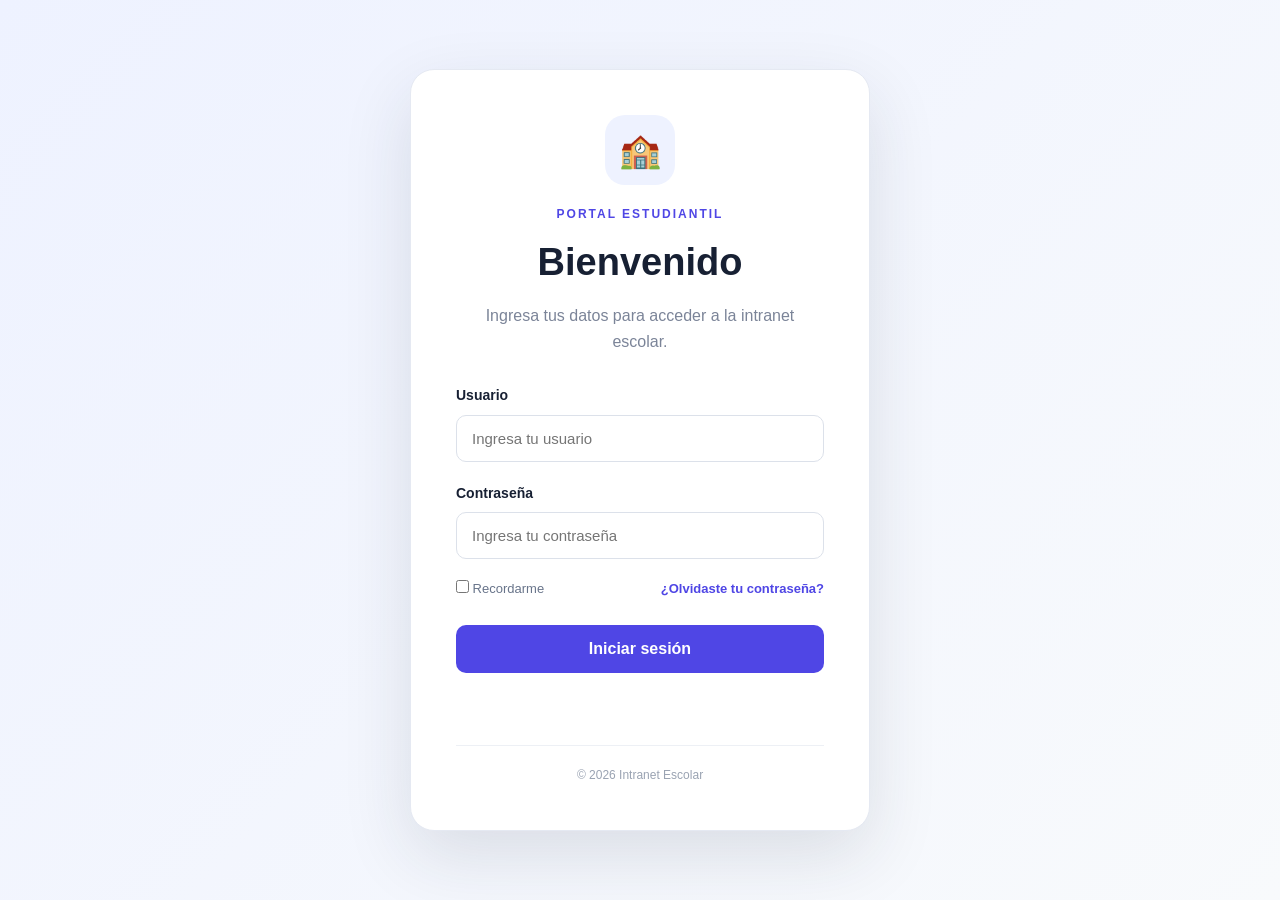
==== src/login.html @ ccc07cd9 "feat: agregar inicio de sesion" ====
<!DOCTYPE html>
<html lang="es">

<head>
    <meta charset="UTF-8">
    <meta name="viewport" content="width=device-width, initial-scale=1.0">

    <title>Iniciar sesión | Intranet Escolar</title>

    <link rel="stylesheet" href="css/style.css">
</head>

<body class="login-body">

    <main class="login-container">

        <section class="login-card">

            <div class="login-logo">
                🏫
            </div>

            <p class="login-etiqueta">
                PORTAL ESTUDIANTIL
            </p>

            <h1>
                Bienvenido
            </h1>

            <p class="login-descripcion">
                Ingresa tus datos para acceder a la intranet escolar.
            </p>


            <form id="loginForm">

                <div class="campo">
                    <label for="usuario">
                        Usuario
                    </label>

                    <input
                        type="text"
                        id="usuario"
                        placeholder="Ingresa tu usuario"
                        required
                    >
                </div>


                <div class="campo">
                    <label for="password">
                        Contraseña
                    </label>

                    <input
                        type="password"
                        id="password"
                        placeholder="Ingresa tu contraseña"
                        required
                    >
                </div>


                <div class="opciones-login">

                    <label>
                        <input type="checkbox">
                        Recordarme
                    </label>

                    <a href="#">
                        ¿Olvidaste tu contraseña?
                    </a>

                </div>


                <button type="submit" class="login-btn">
                    Iniciar sesión
                </button>

            </form>


            <p id="mensajeLogin" class="mensaje-login"></p>

            <div class="login-footer">
                <span>© 2026 Intranet Escolar</span>
            </div>

        </section>

    </main>


    <script src="js/app.js"></script>

</body>

</html>
---- src/css/style.css ----
/* ================================
   INTRANET ESCOLAR
   Diseño principal
================================ */

* {
    margin: 0;
    padding: 0;
    box-sizing: border-box;
}

html {
    scroll-behavior: smooth;
}

body {
    font-family: Arial, sans-serif;
    background: #f4f7fb;
    color: #172033;
    line-height: 1.6;
}


/* ================================
   ENCABEZADO
================================ */

.encabezado {
    width: 100%;
    padding: 20px 7%;
    display: flex;
    justify-content: space-between;
    align-items: center;
    background: #ffffff;
    border-bottom: 1px solid #e5e9f2;
    position: sticky;
    top: 0;
    z-index: 1000;
}

.logo {
    font-size: 22px;
    font-weight: bold;
    letter-spacing: 1px;
}

nav {
    display: flex;
    gap: 25px;
}

nav a {
    text-decoration: none;
    color: #536078;
    font-weight: 600;
    transition: 0.3s;
}

nav a:hover {
    color: #4f46e5;
}


/* ================================
   BIENVENIDA
================================ */

.bienvenida {
    min-height: 500px;
    padding: 80px 7%;
    display: flex;
    align-items: center;
    background: linear-gradient(135deg, #eef2ff, #ffffff);
}

.bienvenida > div {
    max-width: 700px;
}

.etiqueta {
    color: #4f46e5;
    font-weight: bold;
    letter-spacing: 3px;
    font-size: 13px;
    margin-bottom: 15px;
}

.bienvenida h1 {
    font-size: clamp(42px, 6vw, 72px);
    line-height: 1.05;
    margin-bottom: 25px;
}

.bienvenida h1 span {
    color: #4f46e5;
}

.bienvenida p:not(.etiqueta) {
    color: #68748a;
    max-width: 600px;
    font-size: 18px;
    margin-bottom: 30px;
}

button {
    border: none;
    padding: 14px 25px;
    border-radius: 10px;
    background: #4f46e5;
    color: white;
    font-size: 16px;
    font-weight: bold;
    cursor: pointer;
    transition: 0.3s;
}

button:hover {
    transform: translateY(-3px);
    background: #3730a3;
}


/* ================================
   PERFIL
================================ */

.perfil {
    width: 86%;
    margin: -45px auto 70px;
    padding: 25px;
    background: white;
    border-radius: 18px;
    box-shadow: 0 15px 40px rgba(30, 41, 59, 0.08);

    display: flex;
    justify-content: space-between;
    align-items: center;
}

.perfil-info {
    display: flex;
    align-items: center;
    gap: 18px;
}

.avatar {
    width: 65px;
    height: 65px;
    display: flex;
    align-items: center;
    justify-content: center;
    background: #eef2ff;
    border-radius: 50%;
    font-size: 30px;
}

.perfil-info p {
    color: #7b8498;
    font-size: 12px;
    font-weight: bold;
    letter-spacing: 2px;
}

.perfil-info h2 {
    margin: 2px 0;
}

.perfil-info span {
    color: #7b8498;
}

.estado {
    color: #16a34a;
    font-weight: bold;
}

.punto {
    display: inline-block;
    width: 9px;
    height: 9px;
    background: #22c55e;
    border-radius: 50%;
    margin-right: 7px;
}


/* ================================
   SECCIONES
================================ */

.seccion {
    width: 86%;
    margin: 0 auto 80px;
}

.titulo-seccion {
    margin-bottom: 30px;
}

.titulo-seccion p {
    color: #4f46e5;
    font-size: 12px;
    font-weight: bold;
    letter-spacing: 2px;
}

.titulo-seccion h2 {
    font-size: 35px;
}


/* ================================
   TARJETAS
================================ */

.tarjetas {
    display: grid;
    grid-template-columns: repeat(3, 1fr);
    gap: 22px;
}

.tarjeta {
    padding: 30px;
    background: white;
    border: 1px solid #e5e9f2;
    border-radius: 18px;
    transition: 0.3s;
}

.tarjeta:hover {
    transform: translateY(-7px);
    box-shadow: 0 15px 35px rgba(30, 41, 59, 0.1);
}

.icono {
    width: 55px;
    height: 55px;
    display: flex;
    align-items: center;
    justify-content: center;
    background: #eef2ff;
    border-radius: 14px;
    font-size: 25px;
    margin-bottom: 20px;
}

.tarjeta h3 {
    font-size: 21px;
    margin-bottom: 10px;
}

.tarjeta p {
    color: #707b90;
    margin-bottom: 20px;
}

.tarjeta span {
    color: #4f46e5;
    font-size: 13px;
    font-weight: bold;
}


/* ================================
   HORARIO
================================ */

.horario {
    display: grid;
    grid-template-columns: repeat(5, 1fr);
    gap: 12px;
}

.dia {
    background: white;
    border: 1px solid #e5e9f2;
    padding: 25px 15px;
    border-radius: 15px;
    text-align: center;
}

.dia strong {
    display: block;
    color: #4f46e5;
    margin-bottom: 15px;
}

.dia span {
    display: block;
    font-weight: bold;
    margin-bottom: 7px;
}

.dia small {
    color: #7b8498;
}


/* ================================
   AVISOS
================================ */

.aviso {
    display: flex;
    align-items: center;
    gap: 20px;
    background: white;
    border: 1px solid #e5e9f2;
    padding: 25px;
    border-radius: 18px;
}

.aviso-icono {
    width: 55px;
    height: 55px;
    display: flex;
    align-items: center;
    justify-content: center;
    background: #fff7ed;
    border-radius: 14px;
    font-size: 25px;
}

.aviso h3 {
    margin-bottom: 5px;
}

.aviso p {
    color: #707b90;
}


/* ================================
   FOOTER
================================ */

footer {
    padding: 35px 7%;
    background: #172033;
    color: white;

    display: flex;
    justify-content: space-between;
}

footer p:last-child {
    color: #aab3c5;
}


/* ================================
   RESPONSIVE
================================ */

@media (max-width: 800px) {

    .encabezado {
        flex-direction: column;
        gap: 15px;
    }

    nav {
        gap: 12px;
        flex-wrap: wrap;
        justify-content: center;
    }

    .bienvenida {
        padding: 70px 7%;
    }

    .perfil {
        flex-direction: column;
        align-items: flex-start;
        gap: 20px;
    }

    .tarjetas {
        grid-template-columns: 1fr;
    }

    .horario {
        grid-template-columns: 1fr;
    }

    footer {
        flex-direction: column;
        gap: 10px;
    }
}

/* ================================
   PANEL ACADÉMICO
================================ */

.panel-academico {
    display: grid;
    grid-template-columns: 1fr 1.5fr;
    gap: 22px;
}

.progreso-card,
.tareas-card {
    background: white;
    border: 1px solid #e5e9f2;
    border-radius: 18px;
    padding: 30px;
}

.progreso-arriba {
    display: flex;
    justify-content: space-between;
    align-items: center;
}

.progreso-arriba p {
    color: #7b8498;
    font-size: 14px;
}

.progreso-arriba h3 {
    font-size: 45px;
    margin-top: 5px;
}

.progreso-icono {
    width: 55px;
    height: 55px;
    display: flex;
    justify-content: center;
    align-items: center;
    background: #eef2ff;
    border-radius: 14px;
    font-size: 25px;
}

.barra {
    width: 100%;
    height: 10px;
    margin: 25px 0 12px;
    background: #e8ebf2;
    border-radius: 20px;
    overflow: hidden;
}

.barra-progreso {
    width: 92%;
    height: 100%;
    background: #4f46e5;
    border-radius: 20px;
}

.progreso-card > span {
    color: #16a34a;
    font-size: 14px;
    font-weight: bold;
}


/* TAREAS */

.tareas-titulo {
    display: flex;
    justify-content: space-between;
    align-items: center;
    margin-bottom: 20px;
}

.tareas-titulo p {
    color: #4f46e5;
    font-size: 11px;
    font-weight: bold;
    letter-spacing: 2px;
}

.tareas-titulo h3 {
    font-size: 24px;
}

.contador {
    width: 35px;
    height: 35px;
    display: flex;
    align-items: center;
    justify-content: center;
    background: #eef2ff;
    color: #4f46e5;
    border-radius: 50%;
    font-weight: bold;
}

.tarea {
    display: flex;
    align-items: center;
    gap: 15px;
    padding: 15px 0;
    border-top: 1px solid #edf0f5;
}

.tarea > span {
    font-size: 22px;
}

.tarea strong {
    display: block;
    font-size: 14px;
}

.tarea small {
    color: #7b8498;
}

@media (max-width: 800px) {

    .panel-academico {
        grid-template-columns: 1fr;
    }

}

/* ================================
   MODO OSCURO
================================ */

.modo-btn {
    width: 45px;
    height: 45px;
    padding: 0;
    border-radius: 50%;
    background: #eef2ff;
    color: #172033;
    font-size: 20px;
}

.modo-btn:hover {
    transform: rotate(15deg);
}


/* Cuando el modo oscuro está activo */

body.modo-oscuro {
    background: #0f172a;
    color: #f8fafc;
}

body.modo-oscuro .encabezado,
body.modo-oscuro .perfil,
body.modo-oscuro .tarjeta,
body.modo-oscuro .dia,
body.modo-oscuro .aviso,
body.modo-oscuro .progreso-card,
body.modo-oscuro .tareas-card {
    background: #1e293b;
    border-color: #334155;
}

body.modo-oscuro nav a {
    color: #cbd5e1;
}

body.modo-oscuro .bienvenida {
    background: linear-gradient(135deg, #172554, #0f172a);
}

body.modo-oscuro .bienvenida p:not(.etiqueta),
body.modo-oscuro .tarjeta p,
body.modo-oscuro .aviso p,
body.modo-oscuro .perfil-info span,
body.modo-oscuro .dia small {
    color: #cbd5e1;
}

body.modo-oscuro .modo-btn {
    background: #334155;
    color: white;
}

/* ================================
   INICIO DE SESIÓN
================================ */

.login-body {
    min-height: 100vh;
    background: linear-gradient(135deg, #eef2ff, #f8fafc);

    display: flex;
    align-items: center;
    justify-content: center;

    padding: 30px;
}

.login-container {
    width: 100%;
    max-width: 460px;
}

.login-card {
    background: white;
    border: 1px solid #e5e9f2;
    border-radius: 24px;

    padding: 45px;

    box-shadow: 0 25px 70px rgba(30, 41, 59, 0.12);

    text-align: center;
}

.login-logo {
    width: 70px;
    height: 70px;

    margin: 0 auto 20px;

    display: flex;
    align-items: center;
    justify-content: center;

    background: #eef2ff;
    border-radius: 20px;

    font-size: 34px;
}

.login-etiqueta {
    color: #4f46e5;

    font-size: 12px;
    font-weight: bold;

    letter-spacing: 2px;

    margin-bottom: 8px;
}

.login-card h1 {
    font-size: 38px;
    margin-bottom: 10px;
}

.login-descripcion {
    color: #7b8498;
    margin-bottom: 30px;
}

#loginForm {
    text-align: left;
}

.campo {
    margin-bottom: 20px;
}

.campo label {
    display: block;

    margin-bottom: 8px;

    font-size: 14px;
    font-weight: bold;
}

.campo input {
    width: 100%;

    padding: 14px 15px;

    border: 1px solid #dce1ea;
    border-radius: 10px;

    outline: none;

    font-size: 15px;

    transition: 0.3s;
}

.campo input:focus {
    border-color: #4f46e5;

    box-shadow: 0 0 0 3px rgba(79, 70, 229, 0.1);
}

.opciones-login {
    display: flex;
    justify-content: space-between;
    align-items: center;

    gap: 10px;

    margin-bottom: 25px;

    font-size: 13px;
}

.opciones-login label {
    color: #68748a;
}

.opciones-login a {
    color: #4f46e5;

    text-decoration: none;

    font-weight: bold;
}

.login-btn {
    width: 100%;

    padding: 15px;

    border-radius: 10px;

    background: #4f46e5;

    color: white;

    font-size: 16px;
    font-weight: bold;

    border: none;

    cursor: pointer;

    transition: 0.3s;
}

.login-btn:hover {
    background: #3730a3;

    transform: translateY(-2px);
}

.mensaje-login {
    min-height: 24px;

    margin-top: 18px;

    font-size: 14px;
    font-weight: bold;
}

.login-footer {
    margin-top: 30px;

    padding-top: 20px;

    border-top: 1px solid #edf0f5;

    color: #9aa3b2;

    font-size: 12px;
}


/* LOGIN EN MODO OSCURO */

body.modo-oscuro.login-body {
    background: #0f172a;
}

body.modo-oscuro .login-card {
    background: #1e293b;
    border-color: #334155;
}

body.modo-oscuro .login-card h1,
body.modo-oscuro .campo label {
    color: #f8fafc;
}

body.modo-oscuro .login-descripcion,
body.modo-oscuro .opciones-login label {
    color: #cbd5e1;
}

body.modo-oscuro .campo input {
    background: #0f172a;
    border-color: #475569;
    color: white;
}


/* RESPONSIVE LOGIN */

@media (max-width: 500px) {

    .login-body {
        padding: 15px;
    }

    .login-card {
        padding: 30px 22px;
    }

    .login-card h1 {
        font-size: 32px;
    }

    .opciones-login {
        flex-direction: column;
        align-items: flex-start;
    }
}
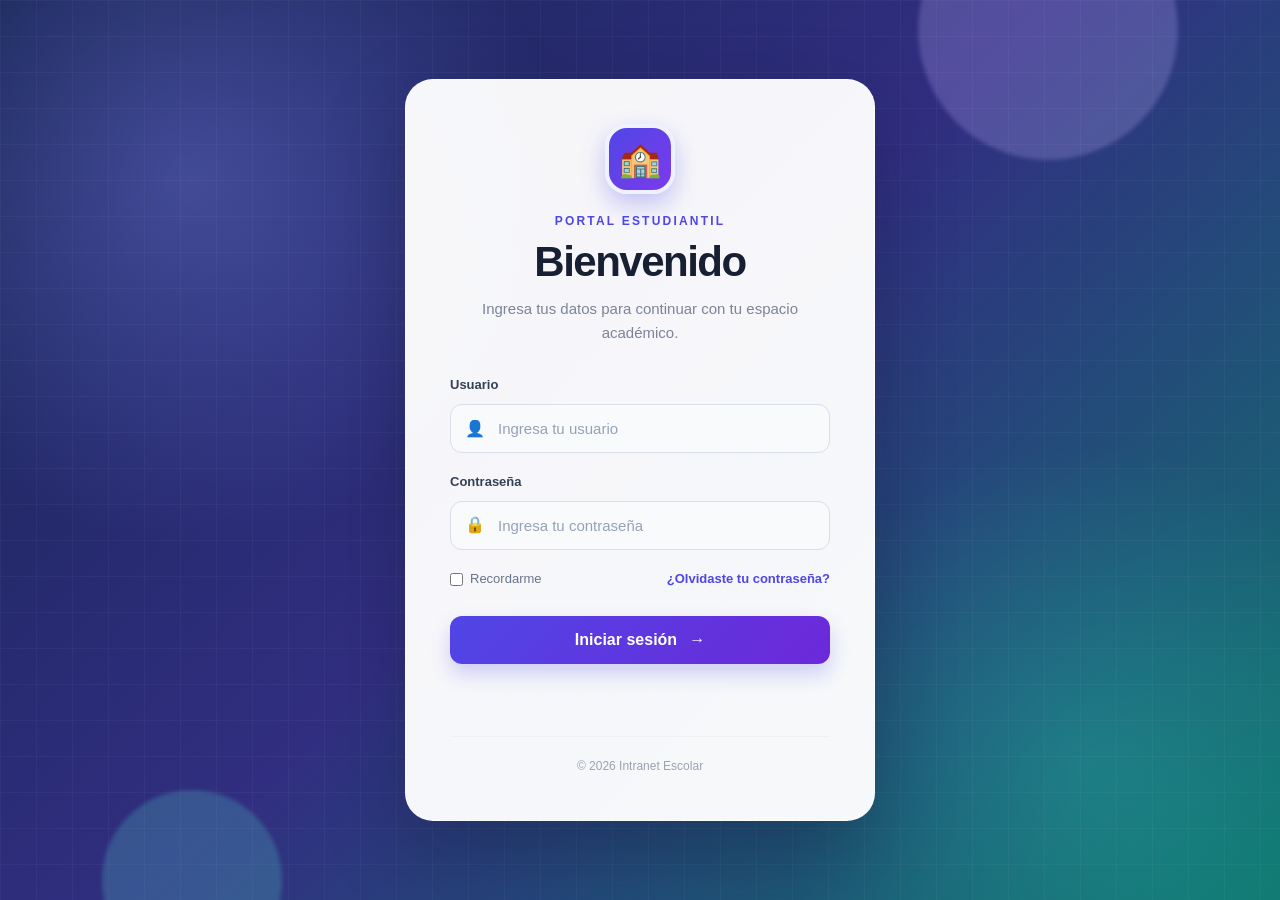
==== commit 4a1c373f: "style: mejorar diseño del inicio de sesion" ====
--- a/src/login.html
+++ b/src/login.html
@@ -11,6 +11,9 @@
 </head>
 
 <body class="login-body">
+
+    <div class="login-orbe login-orbe-uno" aria-hidden="true"></div>
+    <div class="login-orbe login-orbe-dos" aria-hidden="true"></div>
 
     <main class="login-container">
 
@@ -29,7 +32,7 @@
             </h1>
 
             <p class="login-descripcion">
-                Ingresa tus datos para acceder a la intranet escolar.
+                Ingresa tus datos para continuar con tu espacio académico.
             </p>
 
 
@@ -40,12 +43,16 @@
                         Usuario
                     </label>
 
-                    <input
-                        type="text"
-                        id="usuario"
-                        placeholder="Ingresa tu usuario"
-                        required
-                    >
+                    <div class="input-con-icono">
+                        <span class="input-icono" aria-hidden="true">👤</span>
+                        <input
+                            type="text"
+                            id="usuario"
+                            placeholder="Ingresa tu usuario"
+                            autocomplete="username"
+                            required
+                        >
+                    </div>
                 </div>
 
 
@@ -54,12 +61,16 @@
                         Contraseña
                     </label>
 
-                    <input
-                        type="password"
-                        id="password"
-                        placeholder="Ingresa tu contraseña"
-                        required
-                    >
+                    <div class="input-con-icono">
+                        <span class="input-icono" aria-hidden="true">🔒</span>
+                        <input
+                            type="password"
+                            id="password"
+                            placeholder="Ingresa tu contraseña"
+                            autocomplete="current-password"
+                            required
+                        >
+                    </div>
                 </div>
 
 
@@ -78,7 +89,8 @@
 
 
                 <button type="submit" class="login-btn">
-                    Iniciar sesión
+                    <span>Iniciar sesión</span>
+                    <span aria-hidden="true">→</span>
                 </button>
 
             </form>
@@ -99,4 +111,4 @@
 
 </body>
 
-</html>+</html>
--- a/src/css/style.css
+++ b/src/css/style.css
@@ -804,4 +804,224 @@
         flex-direction: column;
         align-items: flex-start;
     }
-}+}
+
+/* ================================
+   EXPERIENCIA VISUAL DEL LOGIN
+================================ */
+
+.login-body {
+    position: relative;
+    overflow: hidden;
+    padding: 32px 24px;
+    background:
+        radial-gradient(circle at 15% 20%, rgba(129, 140, 248, 0.35), transparent 28%),
+        radial-gradient(circle at 85% 85%, rgba(45, 212, 191, 0.25), transparent 24%),
+        linear-gradient(135deg, #172554 0%, #312e81 48%, #0f766e 100%);
+}
+
+.login-body::before {
+    content: "";
+    position: fixed;
+    inset: 0;
+    pointer-events: none;
+    opacity: 0.22;
+    background-image: linear-gradient(rgba(255, 255, 255, 0.16) 1px, transparent 1px), linear-gradient(90deg, rgba(255, 255, 255, 0.16) 1px, transparent 1px);
+    background-size: 36px 36px;
+}
+
+.login-orbe {
+    position: fixed;
+    z-index: 0;
+    border-radius: 50%;
+    filter: blur(2px);
+    opacity: 0.7;
+    animation: flotar-login 8s ease-in-out infinite;
+}
+
+.login-orbe-uno {
+    width: 260px;
+    height: 260px;
+    top: -100px;
+    right: 8%;
+    background: rgba(196, 181, 253, 0.35);
+}
+
+.login-orbe-dos {
+    width: 180px;
+    height: 180px;
+    bottom: -70px;
+    left: 8%;
+    background: rgba(94, 234, 212, 0.3);
+    animation-delay: -4s;
+}
+
+.login-container {
+    max-width: 470px;
+    position: relative;
+    z-index: 1;
+}
+
+.login-card {
+    padding: 44px;
+    background: rgba(255, 255, 255, 0.96);
+    border: 1px solid rgba(255, 255, 255, 0.72);
+    border-radius: 28px;
+    box-shadow: 0 30px 80px rgba(15, 23, 42, 0.32);
+    animation: aparecer-login 0.65s cubic-bezier(0.22, 1, 0.36, 1) both;
+}
+
+.login-logo {
+    margin-bottom: 18px;
+    background: linear-gradient(135deg, #4f46e5, #7c3aed);
+    border: 4px solid #eef2ff;
+    border-radius: 22px;
+    box-shadow: 0 10px 24px rgba(79, 70, 229, 0.3);
+}
+
+.login-etiqueta {
+    letter-spacing: 2.2px;
+}
+
+.login-card h1 {
+    color: #172033;
+    font-size: clamp(34px, 6vw, 42px);
+    letter-spacing: -1.5px;
+    line-height: 1.1;
+    margin-bottom: 12px;
+}
+
+.login-descripcion {
+    max-width: 330px;
+    margin: 0 auto 30px;
+    font-size: 15px;
+    line-height: 1.6;
+}
+
+.campo {
+    margin-bottom: 19px;
+}
+
+.campo label {
+    color: #334155;
+    font-size: 13px;
+}
+
+.input-con-icono {
+    position: relative;
+}
+
+.input-icono {
+    position: absolute;
+    top: 50%;
+    left: 15px;
+    transform: translateY(-50%);
+    font-size: 16px;
+    line-height: 1;
+    pointer-events: none;
+}
+
+.campo input {
+    padding: 15px 15px 15px 47px;
+    background: #f8fafc;
+    border-color: #d8deeb;
+    border-radius: 12px;
+    color: #172033;
+    transition: border-color 0.25s, box-shadow 0.25s, background 0.25s, transform 0.25s;
+}
+
+.campo input:focus {
+    background: #ffffff;
+    box-shadow: 0 0 0 4px rgba(99, 102, 241, 0.16);
+    transform: translateY(-1px);
+}
+
+.campo input::placeholder {
+    color: #94a3b8;
+}
+
+.opciones-login {
+    margin: 2px 0 26px;
+}
+
+.opciones-login label {
+    display: flex;
+    align-items: center;
+    gap: 7px;
+    cursor: pointer;
+}
+
+.opciones-login input[type="checkbox"] {
+    accent-color: #4f46e5;
+}
+
+.opciones-login a {
+    transition: color 0.2s;
+}
+
+.opciones-login a:hover {
+    color: #3730a3;
+}
+
+.login-btn {
+    display: flex;
+    align-items: center;
+    justify-content: center;
+    gap: 12px;
+    border-radius: 12px;
+    background: linear-gradient(135deg, #4f46e5, #6d28d9);
+    box-shadow: 0 10px 20px rgba(79, 70, 229, 0.24);
+    transition: transform 0.25s, box-shadow 0.25s, filter 0.25s;
+}
+
+.login-btn:hover {
+    transform: translateY(-2px);
+    box-shadow: 0 14px 26px rgba(79, 70, 229, 0.34);
+    filter: brightness(1.07);
+}
+
+.login-btn:active {
+    transform: translateY(0);
+}
+
+@keyframes aparecer-login {
+    from { opacity: 0; transform: translateY(20px) scale(0.98); }
+    to { opacity: 1; transform: translateY(0) scale(1); }
+}
+
+@keyframes flotar-login {
+    0%, 100% { transform: translateY(0); }
+    50% { transform: translateY(18px); }
+}
+
+body.modo-oscuro.login-body {
+    background: linear-gradient(135deg, #020617, #172554 55%, #134e4a);
+}
+
+body.modo-oscuro .login-card {
+    background: rgba(30, 41, 59, 0.97);
+    border-color: rgba(148, 163, 184, 0.3);
+}
+
+@media (max-width: 500px) {
+    .login-body {
+        align-items: flex-start;
+        padding: 20px 16px;
+    }
+
+    .login-card {
+        padding: 32px 22px;
+        border-radius: 24px;
+    }
+
+    .opciones-login {
+        gap: 14px;
+    }
+}
+
+@media (prefers-reduced-motion: reduce) {
+    .login-card,
+    .login-orbe {
+        animation: none;
+    }
+}
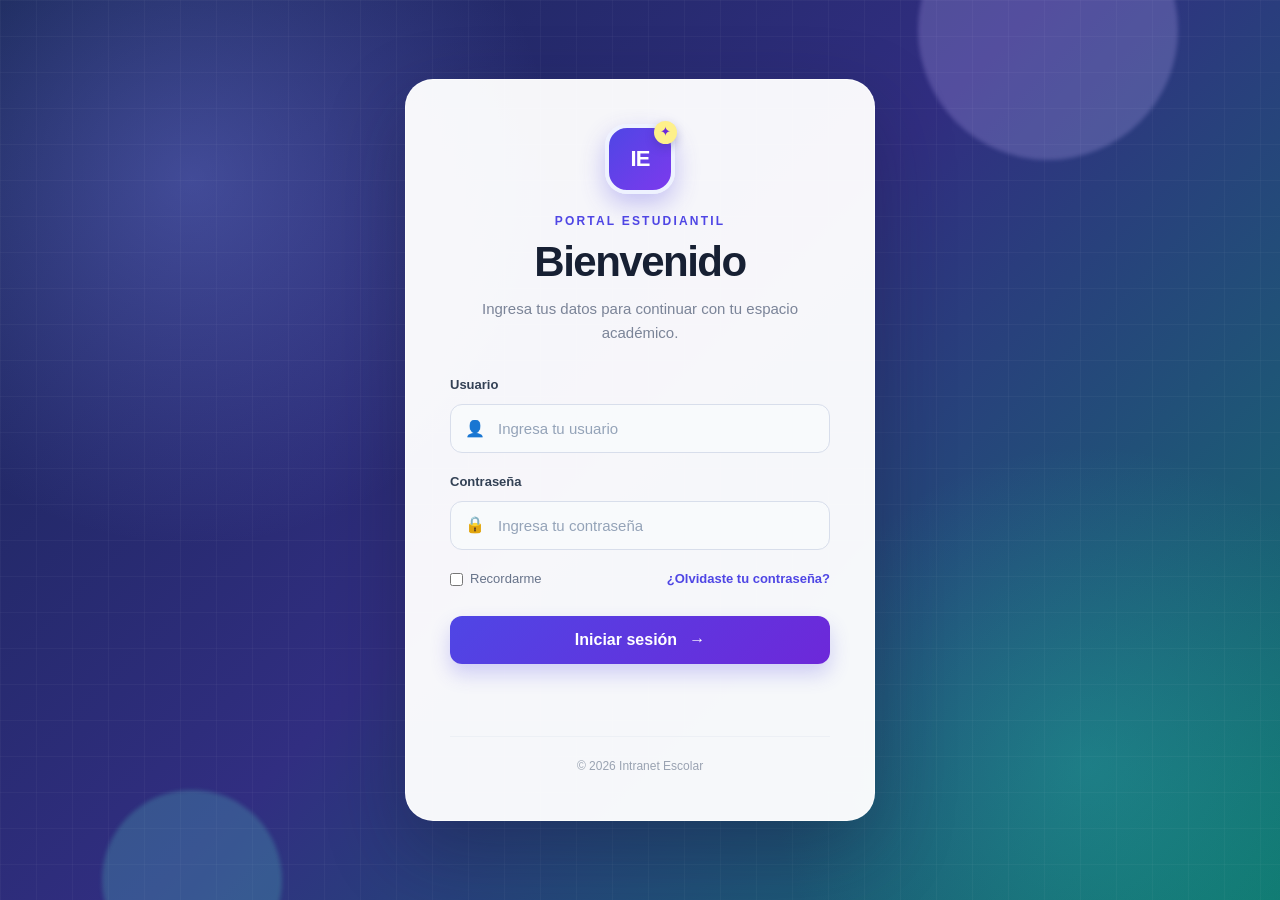
==== commit 6b38e6f7: "style: mejorar diseño del inicio de sesion" ====
--- a/src/login.html
+++ b/src/login.html
@@ -19,8 +19,9 @@
 
         <section class="login-card">
 
-            <div class="login-logo">
-                🏫
+            <div class="login-logo" aria-label="Intranet Escolar">
+                <span class="login-logo-iniciales">IE</span>
+                <span class="login-logo-destello" aria-hidden="true">✦</span>
             </div>
 
             <p class="login-etiqueta">
--- a/src/css/style.css
+++ b/src/css/style.css
@@ -872,11 +872,34 @@
 }
 
 .login-logo {
+    position: relative;
     margin-bottom: 18px;
     background: linear-gradient(135deg, #4f46e5, #7c3aed);
     border: 4px solid #eef2ff;
     border-radius: 22px;
     box-shadow: 0 10px 24px rgba(79, 70, 229, 0.3);
+}
+
+.login-logo-iniciales {
+    color: #ffffff;
+    font-size: 22px;
+    font-weight: 800;
+    letter-spacing: -1px;
+}
+
+.login-logo-destello {
+    position: absolute;
+    top: -7px;
+    right: -6px;
+    display: grid;
+    place-items: center;
+    width: 23px;
+    height: 23px;
+    border-radius: 50%;
+    background: #fef08a;
+    color: #6d28d9;
+    font-size: 13px;
+    box-shadow: 0 4px 10px rgba(49, 46, 129, 0.28);
 }
 
 .login-etiqueta {
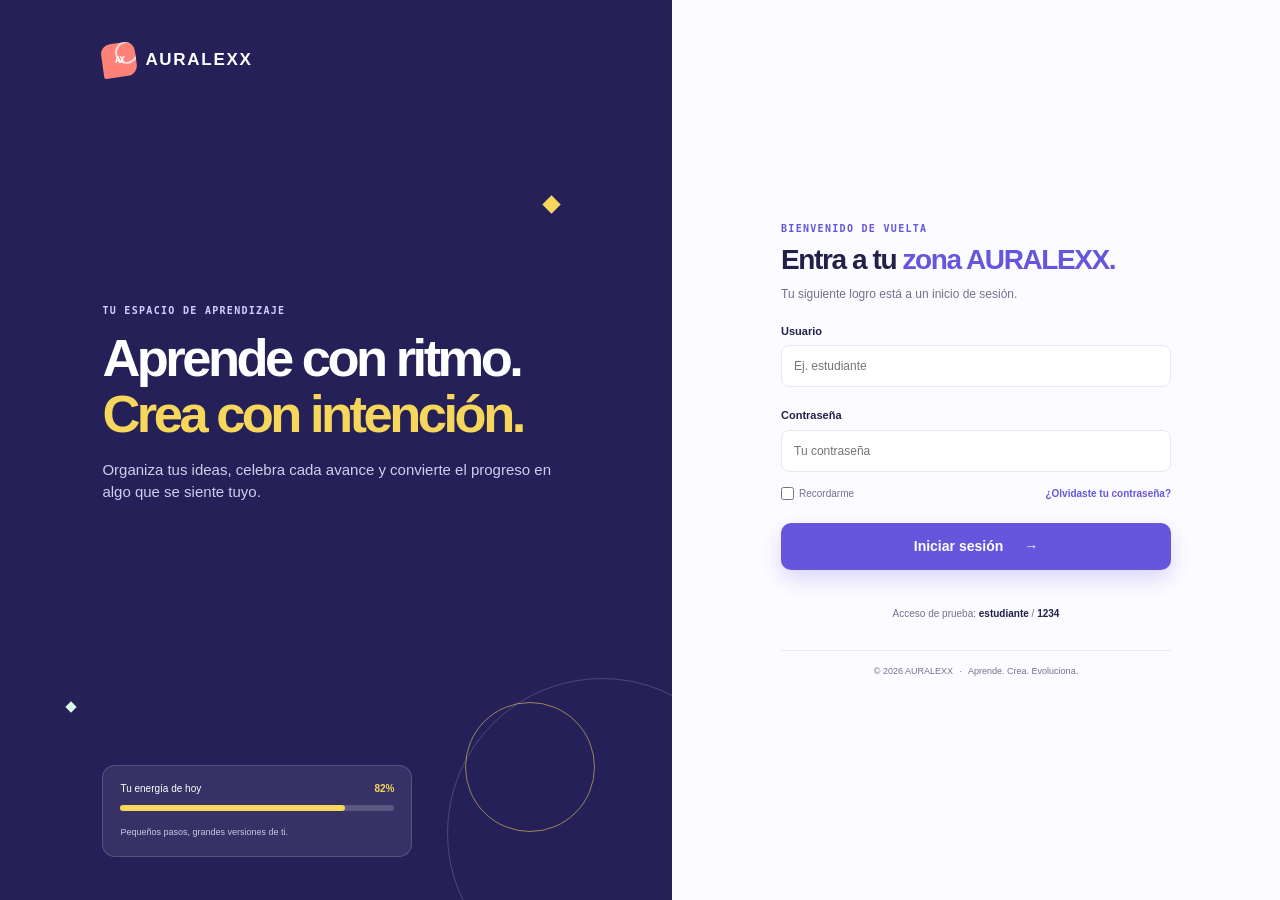
==== commit 31e69c70: "style: crear identidad visual de AURALEXX" ====
--- a/src/login.html
+++ b/src/login.html
@@ -1,115 +1,61 @@
 <!DOCTYPE html>
 <html lang="es">
-
 <head>
     <meta charset="UTF-8">
     <meta name="viewport" content="width=device-width, initial-scale=1.0">
-
-    <title>Iniciar sesión | Intranet Escolar</title>
-
+    <title>Acceso | AURALEXX</title>
     <link rel="stylesheet" href="css/style.css">
 </head>
-
 <body class="login-body">
-
-    <div class="login-orbe login-orbe-uno" aria-hidden="true"></div>
-    <div class="login-orbe login-orbe-dos" aria-hidden="true"></div>
-
-    <main class="login-container">
-
-        <section class="login-card">
-
-            <div class="login-logo" aria-label="Intranet Escolar">
-                <span class="login-logo-iniciales">IE</span>
-                <span class="login-logo-destello" aria-hidden="true">✦</span>
+    <main class="login-shell">
+        <section class="login-intro" aria-label="AURALEXX">
+            <a class="brand brand-login" href="login.html" aria-label="AURALEXX, inicio">
+                <span class="brand-mark" aria-hidden="true"><i></i><b>AX</b></span>
+                <span>AURALEXX</span>
+            </a>
+            <div class="intro-copy">
+                <p class="eyebrow eyebrow-light">TU ESPACIO DE APRENDIZAJE</p>
+                <h1>Aprende con ritmo.<br><em>Crea con intención.</em></h1>
+                <p>Organiza tus ideas, celebra cada avance y convierte el progreso en algo que se siente tuyo.</p>
             </div>
-
-            <p class="login-etiqueta">
-                PORTAL ESTUDIANTIL
-            </p>
-
-            <h1>
-                Bienvenido
-            </h1>
-
-            <p class="login-descripcion">
-                Ingresa tus datos para continuar con tu espacio académico.
-            </p>
-
-
-            <form id="loginForm">
-
-                <div class="campo">
-                    <label for="usuario">
-                        Usuario
-                    </label>
-
-                    <div class="input-con-icono">
-                        <span class="input-icono" aria-hidden="true">👤</span>
-                        <input
-                            type="text"
-                            id="usuario"
-                            placeholder="Ingresa tu usuario"
-                            autocomplete="username"
-                            required
-                        >
-                    </div>
-                </div>
-
-
-                <div class="campo">
-                    <label for="password">
-                        Contraseña
-                    </label>
-
-                    <div class="input-con-icono">
-                        <span class="input-icono" aria-hidden="true">🔒</span>
-                        <input
-                            type="password"
-                            id="password"
-                            placeholder="Ingresa tu contraseña"
-                            autocomplete="current-password"
-                            required
-                        >
-                    </div>
-                </div>
-
-
-                <div class="opciones-login">
-
-                    <label>
-                        <input type="checkbox">
-                        Recordarme
-                    </label>
-
-                    <a href="#">
-                        ¿Olvidaste tu contraseña?
-                    </a>
-
-                </div>
-
-
-                <button type="submit" class="login-btn">
-                    <span>Iniciar sesión</span>
-                    <span aria-hidden="true">→</span>
-                </button>
-
-            </form>
-
-
-            <p id="mensajeLogin" class="mensaje-login"></p>
-
-            <div class="login-footer">
-                <span>© 2026 Intranet Escolar</span>
+            <div class="orbit orbit-one" aria-hidden="true"></div>
+            <div class="orbit orbit-two" aria-hidden="true"></div>
+            <div class="spark spark-one" aria-hidden="true"></div>
+            <div class="spark spark-two" aria-hidden="true"></div>
+            <div class="intro-meter" aria-label="Progreso de ejemplo">
+                <div class="meter-top"><span>Tu energía de hoy</span><strong>82%</strong></div>
+                <div class="meter-track"><span></span></div>
+                <small>Pequeños pasos, grandes versiones de ti.</small>
             </div>
-
         </section>
 
+        <section class="login-panel">
+            <div class="login-card">
+                <p class="eyebrow">BIENVENIDO DE VUELTA</p>
+                <h2>Entra a tu <span>zona AURALEXX.</span></h2>
+                <p class="login-description">Tu siguiente logro está a un inicio de sesión.</p>
+
+                <form id="loginForm">
+                    <div class="field">
+                        <label for="usuario">Usuario</label>
+                        <input type="text" id="usuario" placeholder="Ej. estudiante" autocomplete="username" required>
+                    </div>
+                    <div class="field">
+                        <label for="password">Contraseña</label>
+                        <input type="password" id="password" placeholder="Tu contraseña" autocomplete="current-password" required>
+                    </div>
+                    <div class="login-options">
+                        <label class="remember"><input type="checkbox"><span>Recordarme</span></label>
+                        <a href="#recuperar">¿Olvidaste tu contraseña?</a>
+                    </div>
+                    <button type="submit" class="button button-primary login-button"><span>Iniciar sesión</span><span aria-hidden="true">→</span></button>
+                </form>
+                <p id="mensajeLogin" class="mensaje-login" role="status" aria-live="polite"></p>
+                <p class="login-help">Acceso de prueba: <strong>estudiante</strong> / <strong>1234</strong></p>
+                <footer class="login-footer">© 2026 AURALEXX <span>·</span> Aprende. Crea. Evoluciona.</footer>
+            </div>
+        </section>
     </main>
-
-
     <script src="js/app.js"></script>
-
 </body>
-
 </html>
--- a/src/css/style.css
+++ b/src/css/style.css
@@ -1,1050 +1,34 @@
-/* ================================
-   INTRANET ESCOLAR
-   Diseño principal
-================================ */
-
-* {
-    margin: 0;
-    padding: 0;
-    box-sizing: border-box;
-}
-
-html {
-    scroll-behavior: smooth;
-}
-
-body {
-    font-family: Arial, sans-serif;
-    background: #f4f7fb;
-    color: #172033;
-    line-height: 1.6;
-}
-
-
-/* ================================
-   ENCABEZADO
-================================ */
-
-.encabezado {
-    width: 100%;
-    padding: 20px 7%;
-    display: flex;
-    justify-content: space-between;
-    align-items: center;
-    background: #ffffff;
-    border-bottom: 1px solid #e5e9f2;
-    position: sticky;
-    top: 0;
-    z-index: 1000;
-}
-
-.logo {
-    font-size: 22px;
-    font-weight: bold;
-    letter-spacing: 1px;
-}
-
-nav {
-    display: flex;
-    gap: 25px;
-}
-
-nav a {
-    text-decoration: none;
-    color: #536078;
-    font-weight: 600;
-    transition: 0.3s;
-}
-
-nav a:hover {
-    color: #4f46e5;
-}
-
-
-/* ================================
-   BIENVENIDA
-================================ */
-
-.bienvenida {
-    min-height: 500px;
-    padding: 80px 7%;
-    display: flex;
-    align-items: center;
-    background: linear-gradient(135deg, #eef2ff, #ffffff);
-}
-
-.bienvenida > div {
-    max-width: 700px;
-}
-
-.etiqueta {
-    color: #4f46e5;
-    font-weight: bold;
-    letter-spacing: 3px;
-    font-size: 13px;
-    margin-bottom: 15px;
-}
-
-.bienvenida h1 {
-    font-size: clamp(42px, 6vw, 72px);
-    line-height: 1.05;
-    margin-bottom: 25px;
-}
-
-.bienvenida h1 span {
-    color: #4f46e5;
-}
-
-.bienvenida p:not(.etiqueta) {
-    color: #68748a;
-    max-width: 600px;
-    font-size: 18px;
-    margin-bottom: 30px;
-}
-
-button {
-    border: none;
-    padding: 14px 25px;
-    border-radius: 10px;
-    background: #4f46e5;
-    color: white;
-    font-size: 16px;
-    font-weight: bold;
-    cursor: pointer;
-    transition: 0.3s;
-}
-
-button:hover {
-    transform: translateY(-3px);
-    background: #3730a3;
-}
-
-
-/* ================================
-   PERFIL
-================================ */
-
-.perfil {
-    width: 86%;
-    margin: -45px auto 70px;
-    padding: 25px;
-    background: white;
-    border-radius: 18px;
-    box-shadow: 0 15px 40px rgba(30, 41, 59, 0.08);
-
-    display: flex;
-    justify-content: space-between;
-    align-items: center;
-}
-
-.perfil-info {
-    display: flex;
-    align-items: center;
-    gap: 18px;
-}
-
-.avatar {
-    width: 65px;
-    height: 65px;
-    display: flex;
-    align-items: center;
-    justify-content: center;
-    background: #eef2ff;
-    border-radius: 50%;
-    font-size: 30px;
-}
-
-.perfil-info p {
-    color: #7b8498;
-    font-size: 12px;
-    font-weight: bold;
-    letter-spacing: 2px;
-}
-
-.perfil-info h2 {
-    margin: 2px 0;
-}
-
-.perfil-info span {
-    color: #7b8498;
-}
-
-.estado {
-    color: #16a34a;
-    font-weight: bold;
-}
-
-.punto {
-    display: inline-block;
-    width: 9px;
-    height: 9px;
-    background: #22c55e;
-    border-radius: 50%;
-    margin-right: 7px;
-}
-
-
-/* ================================
-   SECCIONES
-================================ */
-
-.seccion {
-    width: 86%;
-    margin: 0 auto 80px;
-}
-
-.titulo-seccion {
-    margin-bottom: 30px;
-}
-
-.titulo-seccion p {
-    color: #4f46e5;
-    font-size: 12px;
-    font-weight: bold;
-    letter-spacing: 2px;
-}
-
-.titulo-seccion h2 {
-    font-size: 35px;
-}
-
-
-/* ================================
-   TARJETAS
-================================ */
-
-.tarjetas {
-    display: grid;
-    grid-template-columns: repeat(3, 1fr);
-    gap: 22px;
-}
-
-.tarjeta {
-    padding: 30px;
-    background: white;
-    border: 1px solid #e5e9f2;
-    border-radius: 18px;
-    transition: 0.3s;
-}
-
-.tarjeta:hover {
-    transform: translateY(-7px);
-    box-shadow: 0 15px 35px rgba(30, 41, 59, 0.1);
-}
-
-.icono {
-    width: 55px;
-    height: 55px;
-    display: flex;
-    align-items: center;
-    justify-content: center;
-    background: #eef2ff;
-    border-radius: 14px;
-    font-size: 25px;
-    margin-bottom: 20px;
-}
-
-.tarjeta h3 {
-    font-size: 21px;
-    margin-bottom: 10px;
-}
-
-.tarjeta p {
-    color: #707b90;
-    margin-bottom: 20px;
-}
-
-.tarjeta span {
-    color: #4f46e5;
-    font-size: 13px;
-    font-weight: bold;
-}
-
-
-/* ================================
-   HORARIO
-================================ */
-
-.horario {
-    display: grid;
-    grid-template-columns: repeat(5, 1fr);
-    gap: 12px;
-}
-
-.dia {
-    background: white;
-    border: 1px solid #e5e9f2;
-    padding: 25px 15px;
-    border-radius: 15px;
-    text-align: center;
-}
-
-.dia strong {
-    display: block;
-    color: #4f46e5;
-    margin-bottom: 15px;
-}
-
-.dia span {
-    display: block;
-    font-weight: bold;
-    margin-bottom: 7px;
-}
-
-.dia small {
-    color: #7b8498;
-}
-
-
-/* ================================
-   AVISOS
-================================ */
-
-.aviso {
-    display: flex;
-    align-items: center;
-    gap: 20px;
-    background: white;
-    border: 1px solid #e5e9f2;
-    padding: 25px;
-    border-radius: 18px;
-}
-
-.aviso-icono {
-    width: 55px;
-    height: 55px;
-    display: flex;
-    align-items: center;
-    justify-content: center;
-    background: #fff7ed;
-    border-radius: 14px;
-    font-size: 25px;
-}
-
-.aviso h3 {
-    margin-bottom: 5px;
-}
-
-.aviso p {
-    color: #707b90;
-}
-
-
-/* ================================
-   FOOTER
-================================ */
-
-footer {
-    padding: 35px 7%;
-    background: #172033;
-    color: white;
-
-    display: flex;
-    justify-content: space-between;
-}
-
-footer p:last-child {
-    color: #aab3c5;
-}
-
-
-/* ================================
-   RESPONSIVE
-================================ */
-
-@media (max-width: 800px) {
-
-    .encabezado {
-        flex-direction: column;
-        gap: 15px;
-    }
-
-    nav {
-        gap: 12px;
-        flex-wrap: wrap;
-        justify-content: center;
-    }
-
-    .bienvenida {
-        padding: 70px 7%;
-    }
-
-    .perfil {
-        flex-direction: column;
-        align-items: flex-start;
-        gap: 20px;
-    }
-
-    .tarjetas {
-        grid-template-columns: 1fr;
-    }
-
-    .horario {
-        grid-template-columns: 1fr;
-    }
-
-    footer {
-        flex-direction: column;
-        gap: 10px;
-    }
-}
-
-/* ================================
-   PANEL ACADÉMICO
-================================ */
-
-.panel-academico {
-    display: grid;
-    grid-template-columns: 1fr 1.5fr;
-    gap: 22px;
-}
-
-.progreso-card,
-.tareas-card {
-    background: white;
-    border: 1px solid #e5e9f2;
-    border-radius: 18px;
-    padding: 30px;
-}
-
-.progreso-arriba {
-    display: flex;
-    justify-content: space-between;
-    align-items: center;
-}
-
-.progreso-arriba p {
-    color: #7b8498;
-    font-size: 14px;
-}
-
-.progreso-arriba h3 {
-    font-size: 45px;
-    margin-top: 5px;
-}
-
-.progreso-icono {
-    width: 55px;
-    height: 55px;
-    display: flex;
-    justify-content: center;
-    align-items: center;
-    background: #eef2ff;
-    border-radius: 14px;
-    font-size: 25px;
-}
-
-.barra {
-    width: 100%;
-    height: 10px;
-    margin: 25px 0 12px;
-    background: #e8ebf2;
-    border-radius: 20px;
-    overflow: hidden;
-}
-
-.barra-progreso {
-    width: 92%;
-    height: 100%;
-    background: #4f46e5;
-    border-radius: 20px;
-}
-
-.progreso-card > span {
-    color: #16a34a;
-    font-size: 14px;
-    font-weight: bold;
-}
-
-
-/* TAREAS */
-
-.tareas-titulo {
-    display: flex;
-    justify-content: space-between;
-    align-items: center;
-    margin-bottom: 20px;
-}
-
-.tareas-titulo p {
-    color: #4f46e5;
-    font-size: 11px;
-    font-weight: bold;
-    letter-spacing: 2px;
-}
-
-.tareas-titulo h3 {
-    font-size: 24px;
-}
-
-.contador {
-    width: 35px;
-    height: 35px;
-    display: flex;
-    align-items: center;
-    justify-content: center;
-    background: #eef2ff;
-    color: #4f46e5;
-    border-radius: 50%;
-    font-weight: bold;
-}
-
-.tarea {
-    display: flex;
-    align-items: center;
-    gap: 15px;
-    padding: 15px 0;
-    border-top: 1px solid #edf0f5;
-}
-
-.tarea > span {
-    font-size: 22px;
-}
-
-.tarea strong {
-    display: block;
-    font-size: 14px;
-}
-
-.tarea small {
-    color: #7b8498;
-}
-
-@media (max-width: 800px) {
-
-    .panel-academico {
-        grid-template-columns: 1fr;
-    }
-
-}
-
-/* ================================
-   MODO OSCURO
-================================ */
-
-.modo-btn {
-    width: 45px;
-    height: 45px;
-    padding: 0;
-    border-radius: 50%;
-    background: #eef2ff;
-    color: #172033;
-    font-size: 20px;
-}
-
-.modo-btn:hover {
-    transform: rotate(15deg);
-}
-
-
-/* Cuando el modo oscuro está activo */
-
-body.modo-oscuro {
-    background: #0f172a;
-    color: #f8fafc;
-}
-
-body.modo-oscuro .encabezado,
-body.modo-oscuro .perfil,
-body.modo-oscuro .tarjeta,
-body.modo-oscuro .dia,
-body.modo-oscuro .aviso,
-body.modo-oscuro .progreso-card,
-body.modo-oscuro .tareas-card {
-    background: #1e293b;
-    border-color: #334155;
-}
-
-body.modo-oscuro nav a {
-    color: #cbd5e1;
-}
-
-body.modo-oscuro .bienvenida {
-    background: linear-gradient(135deg, #172554, #0f172a);
-}
-
-body.modo-oscuro .bienvenida p:not(.etiqueta),
-body.modo-oscuro .tarjeta p,
-body.modo-oscuro .aviso p,
-body.modo-oscuro .perfil-info span,
-body.modo-oscuro .dia small {
-    color: #cbd5e1;
-}
-
-body.modo-oscuro .modo-btn {
-    background: #334155;
-    color: white;
-}
-
-/* ================================
-   INICIO DE SESIÓN
-================================ */
-
-.login-body {
-    min-height: 100vh;
-    background: linear-gradient(135deg, #eef2ff, #f8fafc);
-
-    display: flex;
-    align-items: center;
-    justify-content: center;
-
-    padding: 30px;
-}
-
-.login-container {
-    width: 100%;
-    max-width: 460px;
-}
-
-.login-card {
-    background: white;
-    border: 1px solid #e5e9f2;
-    border-radius: 24px;
-
-    padding: 45px;
-
-    box-shadow: 0 25px 70px rgba(30, 41, 59, 0.12);
-
-    text-align: center;
-}
-
-.login-logo {
-    width: 70px;
-    height: 70px;
-
-    margin: 0 auto 20px;
-
-    display: flex;
-    align-items: center;
-    justify-content: center;
-
-    background: #eef2ff;
-    border-radius: 20px;
-
-    font-size: 34px;
-}
-
-.login-etiqueta {
-    color: #4f46e5;
-
-    font-size: 12px;
-    font-weight: bold;
-
-    letter-spacing: 2px;
-
-    margin-bottom: 8px;
-}
-
-.login-card h1 {
-    font-size: 38px;
-    margin-bottom: 10px;
-}
-
-.login-descripcion {
-    color: #7b8498;
-    margin-bottom: 30px;
-}
-
-#loginForm {
-    text-align: left;
-}
-
-.campo {
-    margin-bottom: 20px;
-}
-
-.campo label {
-    display: block;
-
-    margin-bottom: 8px;
-
-    font-size: 14px;
-    font-weight: bold;
-}
-
-.campo input {
-    width: 100%;
-
-    padding: 14px 15px;
-
-    border: 1px solid #dce1ea;
-    border-radius: 10px;
-
-    outline: none;
-
-    font-size: 15px;
-
-    transition: 0.3s;
-}
-
-.campo input:focus {
-    border-color: #4f46e5;
-
-    box-shadow: 0 0 0 3px rgba(79, 70, 229, 0.1);
-}
-
-.opciones-login {
-    display: flex;
-    justify-content: space-between;
-    align-items: center;
-
-    gap: 10px;
-
-    margin-bottom: 25px;
-
-    font-size: 13px;
-}
-
-.opciones-login label {
-    color: #68748a;
-}
-
-.opciones-login a {
-    color: #4f46e5;
-
-    text-decoration: none;
-
-    font-weight: bold;
-}
-
-.login-btn {
-    width: 100%;
-
-    padding: 15px;
-
-    border-radius: 10px;
-
-    background: #4f46e5;
-
-    color: white;
-
-    font-size: 16px;
-    font-weight: bold;
-
-    border: none;
-
-    cursor: pointer;
-
-    transition: 0.3s;
-}
-
-.login-btn:hover {
-    background: #3730a3;
-
-    transform: translateY(-2px);
-}
-
-.mensaje-login {
-    min-height: 24px;
-
-    margin-top: 18px;
-
-    font-size: 14px;
-    font-weight: bold;
-}
-
-.login-footer {
-    margin-top: 30px;
-
-    padding-top: 20px;
-
-    border-top: 1px solid #edf0f5;
-
-    color: #9aa3b2;
-
-    font-size: 12px;
-}
-
-
-/* LOGIN EN MODO OSCURO */
-
-body.modo-oscuro.login-body {
-    background: #0f172a;
-}
-
-body.modo-oscuro .login-card {
-    background: #1e293b;
-    border-color: #334155;
-}
-
-body.modo-oscuro .login-card h1,
-body.modo-oscuro .campo label {
-    color: #f8fafc;
-}
-
-body.modo-oscuro .login-descripcion,
-body.modo-oscuro .opciones-login label {
-    color: #cbd5e1;
-}
-
-body.modo-oscuro .campo input {
-    background: #0f172a;
-    border-color: #475569;
-    color: white;
-}
-
-
-/* RESPONSIVE LOGIN */
-
-@media (max-width: 500px) {
-
-    .login-body {
-        padding: 15px;
-    }
-
-    .login-card {
-        padding: 30px 22px;
-    }
-
-    .login-card h1 {
-        font-size: 32px;
-    }
-
-    .opciones-login {
-        flex-direction: column;
-        align-items: flex-start;
-    }
-}
-
-/* ================================
-   EXPERIENCIA VISUAL DEL LOGIN
-================================ */
-
-.login-body {
-    position: relative;
-    overflow: hidden;
-    padding: 32px 24px;
-    background:
-        radial-gradient(circle at 15% 20%, rgba(129, 140, 248, 0.35), transparent 28%),
-        radial-gradient(circle at 85% 85%, rgba(45, 212, 191, 0.25), transparent 24%),
-        linear-gradient(135deg, #172554 0%, #312e81 48%, #0f766e 100%);
-}
-
-.login-body::before {
-    content: "";
-    position: fixed;
-    inset: 0;
-    pointer-events: none;
-    opacity: 0.22;
-    background-image: linear-gradient(rgba(255, 255, 255, 0.16) 1px, transparent 1px), linear-gradient(90deg, rgba(255, 255, 255, 0.16) 1px, transparent 1px);
-    background-size: 36px 36px;
-}
-
-.login-orbe {
-    position: fixed;
-    z-index: 0;
-    border-radius: 50%;
-    filter: blur(2px);
-    opacity: 0.7;
-    animation: flotar-login 8s ease-in-out infinite;
-}
-
-.login-orbe-uno {
-    width: 260px;
-    height: 260px;
-    top: -100px;
-    right: 8%;
-    background: rgba(196, 181, 253, 0.35);
-}
-
-.login-orbe-dos {
-    width: 180px;
-    height: 180px;
-    bottom: -70px;
-    left: 8%;
-    background: rgba(94, 234, 212, 0.3);
-    animation-delay: -4s;
-}
-
-.login-container {
-    max-width: 470px;
-    position: relative;
-    z-index: 1;
-}
-
-.login-card {
-    padding: 44px;
-    background: rgba(255, 255, 255, 0.96);
-    border: 1px solid rgba(255, 255, 255, 0.72);
-    border-radius: 28px;
-    box-shadow: 0 30px 80px rgba(15, 23, 42, 0.32);
-    animation: aparecer-login 0.65s cubic-bezier(0.22, 1, 0.36, 1) both;
-}
-
-.login-logo {
-    position: relative;
-    margin-bottom: 18px;
-    background: linear-gradient(135deg, #4f46e5, #7c3aed);
-    border: 4px solid #eef2ff;
-    border-radius: 22px;
-    box-shadow: 0 10px 24px rgba(79, 70, 229, 0.3);
-}
-
-.login-logo-iniciales {
-    color: #ffffff;
-    font-size: 22px;
-    font-weight: 800;
-    letter-spacing: -1px;
-}
-
-.login-logo-destello {
-    position: absolute;
-    top: -7px;
-    right: -6px;
-    display: grid;
-    place-items: center;
-    width: 23px;
-    height: 23px;
-    border-radius: 50%;
-    background: #fef08a;
-    color: #6d28d9;
-    font-size: 13px;
-    box-shadow: 0 4px 10px rgba(49, 46, 129, 0.28);
-}
-
-.login-etiqueta {
-    letter-spacing: 2.2px;
-}
-
-.login-card h1 {
-    color: #172033;
-    font-size: clamp(34px, 6vw, 42px);
-    letter-spacing: -1.5px;
-    line-height: 1.1;
-    margin-bottom: 12px;
-}
-
-.login-descripcion {
-    max-width: 330px;
-    margin: 0 auto 30px;
-    font-size: 15px;
-    line-height: 1.6;
-}
-
-.campo {
-    margin-bottom: 19px;
-}
-
-.campo label {
-    color: #334155;
-    font-size: 13px;
-}
-
-.input-con-icono {
-    position: relative;
-}
-
-.input-icono {
-    position: absolute;
-    top: 50%;
-    left: 15px;
-    transform: translateY(-50%);
-    font-size: 16px;
-    line-height: 1;
-    pointer-events: none;
-}
-
-.campo input {
-    padding: 15px 15px 15px 47px;
-    background: #f8fafc;
-    border-color: #d8deeb;
-    border-radius: 12px;
-    color: #172033;
-    transition: border-color 0.25s, box-shadow 0.25s, background 0.25s, transform 0.25s;
-}
-
-.campo input:focus {
-    background: #ffffff;
-    box-shadow: 0 0 0 4px rgba(99, 102, 241, 0.16);
-    transform: translateY(-1px);
-}
-
-.campo input::placeholder {
-    color: #94a3b8;
-}
-
-.opciones-login {
-    margin: 2px 0 26px;
-}
-
-.opciones-login label {
-    display: flex;
-    align-items: center;
-    gap: 7px;
-    cursor: pointer;
-}
-
-.opciones-login input[type="checkbox"] {
-    accent-color: #4f46e5;
-}
-
-.opciones-login a {
-    transition: color 0.2s;
-}
-
-.opciones-login a:hover {
-    color: #3730a3;
-}
-
-.login-btn {
-    display: flex;
-    align-items: center;
-    justify-content: center;
-    gap: 12px;
-    border-radius: 12px;
-    background: linear-gradient(135deg, #4f46e5, #6d28d9);
-    box-shadow: 0 10px 20px rgba(79, 70, 229, 0.24);
-    transition: transform 0.25s, box-shadow 0.25s, filter 0.25s;
-}
-
-.login-btn:hover {
-    transform: translateY(-2px);
-    box-shadow: 0 14px 26px rgba(79, 70, 229, 0.34);
-    filter: brightness(1.07);
-}
-
-.login-btn:active {
-    transform: translateY(0);
-}
-
-@keyframes aparecer-login {
-    from { opacity: 0; transform: translateY(20px) scale(0.98); }
-    to { opacity: 1; transform: translateY(0) scale(1); }
-}
-
-@keyframes flotar-login {
-    0%, 100% { transform: translateY(0); }
-    50% { transform: translateY(18px); }
-}
-
-body.modo-oscuro.login-body {
-    background: linear-gradient(135deg, #020617, #172554 55%, #134e4a);
-}
-
-body.modo-oscuro .login-card {
-    background: rgba(30, 41, 59, 0.97);
-    border-color: rgba(148, 163, 184, 0.3);
-}
-
-@media (max-width: 500px) {
-    .login-body {
-        align-items: flex-start;
-        padding: 20px 16px;
-    }
-
-    .login-card {
-        padding: 32px 22px;
-        border-radius: 24px;
-    }
-
-    .opciones-login {
-        gap: 14px;
-    }
-}
-
-@media (prefers-reduced-motion: reduce) {
-    .login-card,
-    .login-orbe {
-        animation: none;
-    }
-}
+:root { --ink:#202049; --muted:#71728d; --paper:#fcfbff; --violet:#6656dd; --violet-deep:#40379d; --lilac:#eeeaff; --mint:#d9f6e9; --mint-deep:#16876d; --coral:#ff8178; --sun:#f7d75b; --line:#e9e7f1; --card:#fff; --shadow:0 14px 38px rgba(61,47,118,.08); }
+* { box-sizing:border-box; margin:0; }
+html { scroll-behavior:smooth; }
+body { min-width:320px; overflow-x:hidden; color:var(--ink); background:var(--paper); font:500 14px/1.5 "Segoe UI",Arial,sans-serif; }
+button,input { font:inherit; }
+button { cursor:pointer; }
+a { color:inherit; text-decoration:none; }
+.section-wrap { width:min(1160px,88%); margin-inline:auto; }
+.eyebrow { color:var(--violet); font:700 10px/1.4 Consolas,monospace; letter-spacing:1.3px; }
+.brand { display:inline-flex; align-items:center; gap:9px; color:var(--ink); font-size:17px; font-weight:800; letter-spacing:1.7px; }
+.brand-mark { position:relative; display:grid; width:34px; height:34px; place-items:center; overflow:hidden; border-radius:10px 10px 10px 2px; background:var(--violet); color:#fff; transform:rotate(-8deg); }
+.brand-mark b { z-index:1; font:800 9px/1 Consolas,monospace; letter-spacing:-1px; transform:rotate(8deg); }.brand-mark i { position:absolute; width:23px;height:23px; border:2px solid #fff; border-radius:50%; opacity:.7; transform:translate(8px,-7px); }
+.encabezado { position:sticky;top:0;z-index:10; display:flex;align-items:center;justify-content:space-between; gap:20px; padding:13px 6%; border-bottom:1px solid rgba(233,231,241,.8); background:rgba(252,251,255,.88); backdrop-filter:blur(14px); }
+nav { display:flex; gap:21px; overflow:auto; scrollbar-width:none; }nav::-webkit-scrollbar{display:none}nav a { position:relative; padding:5px 0; color:var(--muted); font-size:12px;font-weight:700;white-space:nowrap; }nav a::after { position:absolute;right:0;bottom:0;left:0; height:2px;content:"";border-radius:2px;background:var(--coral);transform:scaleX(0);transition:.2s; }nav a:hover,nav a.activo{color:var(--ink)}nav a.activo::after,nav a:hover::after{transform:scaleX(1)}
+.mode-button { display:grid; width:36px;height:36px;place-items:center;border:1px solid var(--line);border-radius:50%;background:var(--card);color:var(--violet);font-size:19px;transition:.2s; }.mode-button:hover{transform:rotate(15deg);border-color:var(--violet)}
+.hero { position:relative; display:grid;grid-template-columns:1.4fr .62fr; gap:70px;align-items:center;min-height:395px;padding-block:74px 56px; }.hero::before { position:absolute;top:55px;right:29%;width:38px;height:38px;content:"";border:7px solid var(--sun);border-radius:50%; }.hero::after { position:absolute;top:109px;right:-2%;width:170px;height:170px;content:"";border-radius:44% 56% 53% 47%;background:var(--lilac);z-index:-1; }
+.hero h1 { max-width:690px;margin:11px 0 17px;font-size:clamp(35px,4.8vw,61px);line-height:1.08;letter-spacing:-3.5px; }.hero h1 span { color:var(--violet); }.hero-text { max-width:540px;color:var(--muted);font-size:16px; }.button { display:inline-flex;align-items:center;justify-content:center;gap:21px;margin-top:26px;padding:13px 19px;border:0;border-radius:10px;font-weight:800;transition:transform .2s,box-shadow .2s; }.button:hover{transform:translateY(-2px)}.button-primary{color:#fff;background:var(--violet);box-shadow:0 9px 20px rgba(102,86,221,.22)}.button-primary:hover{background:var(--violet-deep);box-shadow:0 12px 25px rgba(102,86,221,.28)}
+.hero-pulse { align-self:end;padding:22px;border:1px solid #dcd6ff;border-radius:18px;background:#f4f1ff;transform:rotate(2deg); }.hero-pulse p{font-size:11px;color:var(--muted)}.hero-pulse strong{display:block;margin-top:2px;font-size:20px}.pulse-bars{display:flex;align-items:end;gap:5px;height:43px;margin:14px 0}.pulse-bars i{width:10px;border-radius:5px 5px 2px 2px;background:var(--violet)}.pulse-bars i:nth-child(1){height:27%}.pulse-bars i:nth-child(2){height:45%}.pulse-bars i:nth-child(3){height:63%}.pulse-bars i:nth-child(4){height:42%}.pulse-bars i:nth-child(5){height:78%}.pulse-bars i:nth-child(6){height:68%}.pulse-bars i:nth-child(7){height:100%;background:var(--coral)}.hero-pulse span{color:var(--muted);font-size:11px}.hero-pulse b{display:inline-block;width:7px;height:7px;border-radius:50%;background:var(--mint-deep)}
+.student-strip { display:flex;align-items:center;gap:28px;margin-top:-12px;padding:17px 21px;border:1px solid var(--line);border-radius:16px;background:var(--card);box-shadow:var(--shadow); }.student-main{display:flex;align-items:center;gap:13px;min-width:270px}.avatar{display:grid;width:47px;height:47px;place-items:center;border-radius:15px;background:#ffede5;color:#d95950;font-weight:800}.student-main h2{font-size:17px;letter-spacing:-.6px}.student-main span{color:var(--muted);font-size:11px}.student-data{display:flex;flex:1;justify-content:space-around;border-left:1px solid var(--line)}.student-data div{padding-left:22px}.student-data small{display:block;color:var(--muted);font-size:10px}.student-data strong{font-size:18px}.student-data em{color:var(--muted);font-size:10px;font-style:normal}.streak{color:#e66259}.status-dot{margin-left:auto;color:var(--mint-deep);font-size:11px;font-weight:800}.status-dot::before{display:inline-block;width:7px;height:7px;margin-right:6px;content:"";border-radius:50%;background:var(--mint-deep)}
+.snapshot { display:grid;grid-template-columns:1.3fr 1fr 1fr .75fr;gap:14px;margin-top:26px; }.snapshot article { min-height:146px;padding:19px;border-radius:16px; }.average-tile{color:#fff;background:var(--violet)}.average-tile p{font-size:11px;opacity:.75}.average-tile div:not(.mini-line){margin:2px 0}.average-tile strong{font-size:43px;line-height:1}.average-tile span{font-size:12px;opacity:.65}.average-tile small{font-size:10px}.mini-line{display:flex;align-items:end;gap:3px;height:15px;margin-top:6px}.mini-line i{width:15px;background:#fff;border-radius:3px 3px 0 0}.mini-line i:nth-child(1){height:35%;opacity:.5}.mini-line i:nth-child(2){height:58%;opacity:.55}.mini-line i:nth-child(3){height:48%;opacity:.65}.mini-line i:nth-child(4){height:77%;opacity:.78}.mini-line i:nth-child(5){height:65%;opacity:.85}.mini-line i:nth-child(6){height:100%}
+.compact-stat{display:flex;align-items:center;gap:13px;border:1px solid var(--line);background:var(--card)}.compact-stat.mint{border-bottom:4px solid var(--mint-deep)}.compact-stat.coral{border-bottom:4px solid var(--coral)}.stat-icon{display:grid;width:37px;height:37px;place-items:center;border-radius:50%;background:var(--lilac);font:700 11px 'DM Mono',monospace;color:var(--violet)}.compact-stat p,.attendance-tile p{color:var(--muted);font-size:10px}.compact-stat strong{display:block;font-size:13px}.attendance-tile{background:var(--sun)}.attendance-tile strong{display:block;margin-top:4px;font-size:35px;line-height:1}.attendance-tile span{font-size:10px}
+.section-block{margin-top:76px}.section-heading{display:flex;align-items:end;justify-content:space-between;gap:20px;margin-bottom:22px}.section-heading h2{margin-top:4px;font-size:26px;letter-spacing:-1.3px}.text-link{color:var(--violet);font-size:12px;font-weight:800}.text-link span{padding-left:4px}
+.subject-grid{display:grid;grid-template-columns:repeat(3,1fr);gap:14px}.subject-card,.project-card{min-height:263px;padding:21px;border-radius:17px}.subject-card{border:1px solid var(--line);background:var(--card);transition:transform .25s,box-shadow .25s}.subject-card:hover{box-shadow:var(--shadow);transform:translateY(-4px)}.subject-top{display:flex;justify-content:space-between;align-items:start}.subject-tag{font:700 9px 'DM Mono',monospace;letter-spacing:.8px}.subject-symbol{display:grid;width:36px;height:36px;place-items:center;border-radius:11px;font-size:17px}.subject-card h3{margin-top:34px;font-size:19px;letter-spacing:-.8px}.subject-card>p{color:var(--muted);font-size:11px}.subject-progress{margin-top:28px}.subject-progress span{display:block;margin-bottom:6px;font-size:10px}.subject-progress div,.xp-track{height:6px;overflow:hidden;border-radius:8px;background:#eeeef4}.subject-progress i,.xp-track i{display:block;height:100%;border-radius:inherit}.subject-card footer{display:flex;justify-content:space-between;gap:8px;margin-top:15px;padding-top:12px;border-top:1px solid var(--line);color:var(--muted);font-size:9px}.subject-card footer b{color:var(--ink);font-weight:800}.subject-code{border-top:4px solid var(--violet)}.subject-code .subject-symbol{background:var(--lilac);color:var(--violet)}.subject-code .subject-progress i{background:var(--violet)}.subject-design{border-top:4px solid var(--coral)}.subject-design .subject-symbol{background:#ffede5;color:#df554b}.subject-design .subject-progress i{background:var(--coral)}.subject-git{border-top:4px solid var(--mint-deep)}.subject-git .subject-symbol{background:var(--mint);color:var(--mint-deep)}.subject-git .subject-progress i{background:var(--mint-deep)}.project-card{position:relative;overflow:hidden;grid-column:span 3;min-height:153px;color:#fff;background:var(--ink)}.project-card::after{position:absolute;right:-24px;bottom:-54px;width:165px;height:165px;content:"";border:23px solid var(--coral);border-radius:45% 55% 53% 47%;transform:rotate(30deg)}.project-card .eyebrow{color:#f7d75b}.project-card h3{margin:5px 0;font-size:20px}.project-card>p{color:#c8c7da;font-size:12px}.project-date{display:inline-block;margin-top:12px;padding:4px 8px;border-radius:5px;background:rgba(255,255,255,.12);font-size:10px;font-weight:800}.project-card a{position:absolute;right:27px;bottom:24px;z-index:1;color:#fff;font-size:12px;font-weight:800}
+.schedule-layout{display:grid;grid-template-columns:1.55fr .75fr;gap:18px}.schedule-list{border-top:1px solid var(--line)}.schedule-list article{display:grid;grid-template-columns:72px 1fr auto;align-items:center;gap:14px;min-height:78px;border-bottom:1px solid var(--line)}.schedule-list time{font:700 13px 'DM Mono',monospace;color:var(--muted)}.schedule-list h3{font-size:14px}.schedule-list p{color:var(--muted);font-size:11px}.schedule-list>article>span{color:var(--muted);font:700 9px 'DM Mono',monospace}.schedule-now{margin-inline:-12px;padding-inline:12px;border:1px solid #ddd6ff!important;border-radius:12px;background:#f8f6ff}.live-label{color:var(--violet);font:700 9px 'DM Mono',monospace}.circle-button{display:grid;width:31px;height:31px;place-items:center;border:0;border-radius:50%;background:var(--violet);color:#fff}.week-card{padding:22px;border-radius:17px;background:var(--mint)}.week-card>div:first-child{display:flex;justify-content:space-between}.week-card>div p{font-size:11px}.week-card strong{font-size:14px}.week-card strong small{font-weight:500}.week-days{display:flex;justify-content:space-between;margin-top:38px}.week-days span{text-align:center;font-size:10px}.week-days b{display:grid;width:26px;height:26px;place-items:center;margin-bottom:7px;border-radius:50%;font-weight:700}.week-days i{display:block;width:5px;height:5px;margin:auto;border-radius:50%;background:#7fcfb3}.week-days .today b{color:#fff;background:var(--mint-deep)}.week-days .today i{background:var(--coral)}.week-note{margin-top:21px;padding-top:14px;border-top:1px solid rgba(22,135,109,.2);font-size:11px}.week-note b{color:var(--mint-deep)}
+.progress-layout{display:grid;grid-template-columns:1.1fr .9fr;gap:16px}.progress-card,.xp-card{padding:25px;border:1px solid var(--line);border-radius:17px;background:var(--card)}.progress-header{display:flex;justify-content:space-between;gap:20px}.progress-header h2{max-width:350px;font-size:23px;line-height:1.15;letter-spacing:-1px}.progress-header p{margin-top:5px;color:var(--muted);font-size:11px}.progress-header>strong{font-size:43px;color:var(--violet);line-height:1}.progress-header small{font-size:14px}.growth-chart{display:grid;grid-template-columns:repeat(4,1fr);grid-template-rows:95px 18px;align-items:end;gap:9px;margin-top:27px;padding-inline:8px;border-bottom:1px solid var(--line)}.growth-chart i{width:100%;border-radius:6px 6px 0 0;background:#d8d2fb}.growth-chart i.current{background:var(--violet)}.growth-chart i.goal{border:2px dashed var(--mint-deep);background:transparent}.growth-chart span{color:var(--muted);font-size:9px}.progress-card footer{display:flex;justify-content:space-between;margin-top:18px;font-size:11px}.progress-card footer span{color:var(--muted)}.progress-card footer b{color:var(--mint-deep)}.xp-card{color:#fff;border:0;background:var(--ink)}.xp-card .eyebrow{color:var(--sun)}.xp-card h3{margin:8px 0 22px;font-size:22px;letter-spacing:-1px}.xp-amount strong{font-size:34px}.xp-amount span{color:#aaa8c3;font-size:11px}.xp-track{margin:10px 0 9px;background:#444363}.xp-track i{width:82.6%;background:var(--sun)}.xp-card>p:not(.eyebrow){color:#bbb9cf;font-size:11px}.xp-card>p b{color:#fff}.challenge{display:grid;grid-template-columns:1fr auto;gap:3px 10px;margin-top:21px;padding-top:15px;border-top:1px solid #464460}.challenge span{color:var(--sun);font:700 9px 'DM Mono',monospace}.challenge strong{font-size:11px}.challenge-button{grid-row:span 2;align-self:center;padding:7px 9px;border:1px solid #78739d;border-radius:7px;background:transparent;color:#fff;font-size:10px;font-weight:800}.challenge-button.activated{border-color:var(--mint-deep);color:#9be4cc}
+.task-count{padding:5px 8px;border-radius:5px;background:#ffede5;color:#c64f46;font:700 10px 'DM Mono',monospace}.task-board{border:1px solid var(--line);border-radius:17px;background:var(--card);overflow:hidden}.task-board article{display:grid;grid-template-columns:1fr auto auto;align-items:center;gap:18px;padding:19px 22px}.task-priority{background:#fff8ea}.priority-label{color:#bd7712;font:700 9px 'DM Mono',monospace}.task-board h3{font-size:14px}.task-board p{color:var(--muted);font-size:11px}.task-meta{text-align:right}.task-meta span,.task-meta strong{display:block;font-size:10px}.task-meta strong{color:#dc574d}.task-check{display:grid;width:27px;height:27px;place-items:center;border:1px solid #d5d2e3;border-radius:50%;background:#fff;color:transparent;transition:.2s}.task-check:hover,.completed .task-check{border-color:var(--mint-deep);background:var(--mint);color:var(--mint-deep)}.completed h3,.completed p{text-decoration:line-through;opacity:.55}.task-row{grid-template-columns:11px 1fr auto auto!important;border-top:1px solid var(--line)}.task-color{width:8px;height:8px;border-radius:50%}.coral-dot{background:var(--coral)}.mint-dot{background:var(--mint-deep)}.task-date{color:var(--muted);font:700 10px 'DM Mono',monospace}
+.bottom-grid{display:grid;grid-template-columns:1.35fr .65fr;gap:17px;margin-bottom:70px}.achievement-row{display:grid;grid-template-columns:repeat(3,1fr);gap:12px}.achievement{display:flex;align-items:center;gap:10px;padding:13px;border:1px solid var(--line);border-radius:13px}.achievement>span{display:grid;width:32px;height:32px;place-items:center;border-radius:9px;background:var(--lilac);color:var(--violet);font:700 11px 'DM Mono',monospace}.achievement.fire>span{background:#ffede5;color:#d95348}.achievement h3{font-size:11px}.achievement p{color:var(--muted);font-size:9px}.achievement.locked{opacity:.55}.achievement.locked>span{background:#eeeef4;color:#73728c}.notices{padding:20px;border-radius:17px;background:#f3f1fa}.notices article{display:flex;gap:9px;margin-top:16px}.notice-dot{width:7px;height:7px;flex:0 0 7px;margin-top:5px;border-radius:50%;background:var(--coral)}.notice-dot.blue{background:var(--violet)}.notices small{color:var(--violet);font:700 8px 'DM Mono',monospace}.notices h3{font-size:11px;line-height:1.35}.notices p{color:var(--muted);font-size:9px}.site-footer{display:flex;align-items:center;justify-content:space-between;padding:24px 6%;border-top:1px solid var(--line);background:#fff}.site-footer p,.site-footer>span{color:var(--muted);font-size:11px}.site-footer .brand{font-size:14px}.site-footer .brand-mark{width:27px;height:27px;border-radius:8px}.site-footer .brand-mark i{width:18px;height:18px}.site-footer .brand-mark b{font-size:7px}
+/* Login */
+.login-body{background:#252158}.login-shell{display:grid;grid-template-columns:1.05fr .95fr;min-height:100svh}.login-intro{position:relative;display:flex;flex-direction:column;overflow:hidden;padding:43px clamp(30px,8vw,120px);color:#fff;background:#252158}.brand-login{color:#fff}.brand-login .brand-mark{background:var(--coral)}.intro-copy{max-width:545px;margin:auto 0}.eyebrow-light{color:#d6cdfc}.intro-copy h1{margin:12px 0 17px;font-size:clamp(36px,4.1vw,57px);line-height:1.06;letter-spacing:-3.5px}.intro-copy em{color:var(--sun);font-style:normal}.intro-copy>p:last-child{max-width:450px;color:#d1cdec;font-size:15px}.orbit{position:absolute;border:1px solid rgba(255,255,255,.18);border-radius:50%;pointer-events:none}.orbit-one{right:-85px;bottom:-88px;width:310px;height:310px}.orbit-two{right:77px;bottom:68px;width:130px;height:130px;border-color:rgba(247,215,91,.55)}.spark{position:absolute;width:13px;height:13px;background:var(--sun);transform:rotate(45deg)}.spark-one{right:17%;top:22%}.spark-two{bottom:21%;left:10%;width:8px;height:8px;background:var(--mint)}.intro-meter{position:relative;z-index:1;max-width:310px;margin-top:34px;padding:15px 17px;border:1px solid rgba(255,255,255,.16);border-radius:13px;background:rgba(255,255,255,.08)}.meter-top{display:flex;justify-content:space-between;font-size:10px}.meter-top strong{color:var(--sun)}.meter-track{height:6px;margin:9px 0;background:rgba(255,255,255,.18);border-radius:8px}.meter-track span{display:block;width:82%;height:100%;border-radius:inherit;background:var(--sun)}.intro-meter small{color:#cbc7e8;font-size:9px}.login-panel{display:grid;place-items:center;padding:32px;background:var(--paper)}.login-card{width:min(390px,100%)}.login-card h2{margin:8px 0;font-size:28px;line-height:1.17;letter-spacing:-1.4px}.login-card h2 span{color:var(--violet)}.login-description{color:var(--muted);font-size:12px}.field{margin-top:20px}.field label{display:block;margin-bottom:6px;font-size:11px;font-weight:800}.field input{width:100%;padding:11px 12px;border:1px solid var(--line);border-radius:8px;outline:0;background:#fff;color:var(--ink);font-size:12px;transition:.2s}.field input:focus{border-color:var(--violet);box-shadow:0 0 0 3px var(--lilac)}.login-options{display:flex;justify-content:space-between;gap:10px;margin-top:14px;font-size:10px}.remember{display:flex;align-items:center;gap:5px;color:var(--muted)}.remember input{accent-color:var(--violet)}.login-options a{color:var(--violet);font-weight:800}.login-button{width:100%;margin-top:22px}.mensaje-login{min-height:20px;margin-top:11px;font-size:10px;font-weight:700}.mensaje-login.success{color:var(--mint-deep)}.mensaje-login.error{color:#cc5147}.login-help{margin-top:5px;color:var(--muted);font-size:10px;text-align:center}.login-help strong{color:var(--ink)}.login-footer{margin-top:29px;padding-top:14px;border-top:1px solid var(--line);color:var(--muted);font-size:9px;text-align:center}.login-footer span{padding-inline:4px}
+/* Dark mode */
+body.modo-oscuro{--ink:#f0effa;--muted:#aaa9bd;--paper:#171625;--violet:#a99cff;--violet-deep:#c3bbff;--lilac:#2a2743;--mint:#1d4d43;--mint-deep:#70d4b6;--coral:#ff9b94;--sun:#f5d86e;--line:#343246;--card:#211f31;--shadow:0 14px 38px rgba(0,0,0,.24)}body.modo-oscuro .encabezado{background:rgba(23,22,37,.88)}body.modo-oscuro .mode-button{background:var(--card)}body.modo-oscuro .subject-card,body.modo-oscuro .progress-card,body.modo-oscuro .task-board,body.modo-oscuro .student-strip{background:var(--card)}body.modo-oscuro .schedule-now{background:#2a2743;border-color:#49446a!important}body.modo-oscuro .week-card{background:#1e4039}body.modo-oscuro .notices{background:#29263c}body.modo-oscuro .task-priority{background:#383022}body.modo-oscuro .task-check{background:var(--card)}body.modo-oscuro .site-footer{background:#151421}.modo-oscuro .login-panel{background:var(--paper)}.modo-oscuro .field input{background:#29273a;color:var(--ink)}
+@media (max-width:900px){.encabezado{padding-inline:4%}.hero{gap:34px}.student-strip{flex-wrap:wrap}.student-data{min-width:50%}.snapshot{grid-template-columns:repeat(2,1fr)}.schedule-layout,.progress-layout,.bottom-grid{grid-template-columns:1fr}.week-card{display:grid;grid-template-columns:1fr 1.4fr 1fr;align-items:center;gap:18px}.week-days{margin:0}.week-note{margin:0;padding:0;border:0}.login-shell{grid-template-columns:.9fr 1.1fr}.login-intro{padding-inline:45px}}
+@media (max-width:650px){.encabezado{gap:10px;padding:11px 5%}.brand{font-size:14px}.brand-mark{width:29px;height:29px}nav{order:3;width:100%;gap:17px}.hero{grid-template-columns:1fr;padding-block:55px 35px}.hero::before{right:14%;top:30px}.hero-pulse{max-width:260px;margin-top:4px}.student-strip{margin-top:0}.student-data{width:100%;min-width:100%;padding-top:12px;border-top:1px solid var(--line);border-left:0}.student-data div{padding-left:0}.status-dot{margin-left:0}.snapshot{grid-template-columns:1fr 1fr}.average-tile{grid-column:span 2}.section-block{margin-top:55px}.section-heading h2{font-size:22px}.subject-grid{grid-template-columns:1fr}.project-card{grid-column:span 1}.project-card a{right:20px}.schedule-list article{grid-template-columns:55px 1fr auto}.week-card{grid-template-columns:1fr;padding:20px}.week-days{margin-top:5px}.week-note{margin-top:5px;padding-top:12px;border-top:1px solid rgba(22,135,109,.2)}.progress-header{align-items:end}.task-board article{padding:16px}.task-priority{grid-template-columns:1fr auto}.task-meta{grid-column:1;text-align:left}.task-row{grid-template-columns:8px 1fr auto!important}.task-date{display:none}.achievement-row{grid-template-columns:1fr}.site-footer{align-items:flex-start;flex-direction:column;gap:7px}.login-shell{display:block}.login-intro{min-height:360px;padding:30px}.intro-copy{margin:auto 0 0}.intro-copy h1{font-size:37px}.intro-meter{margin-top:22px}.login-panel{padding:42px 25px}.login-card{max-width:420px}.login-card h2{font-size:26px}}
+@media (prefers-reduced-motion:reduce){*,*::before,*::after{scroll-behavior:auto!important;transition:none!important}}
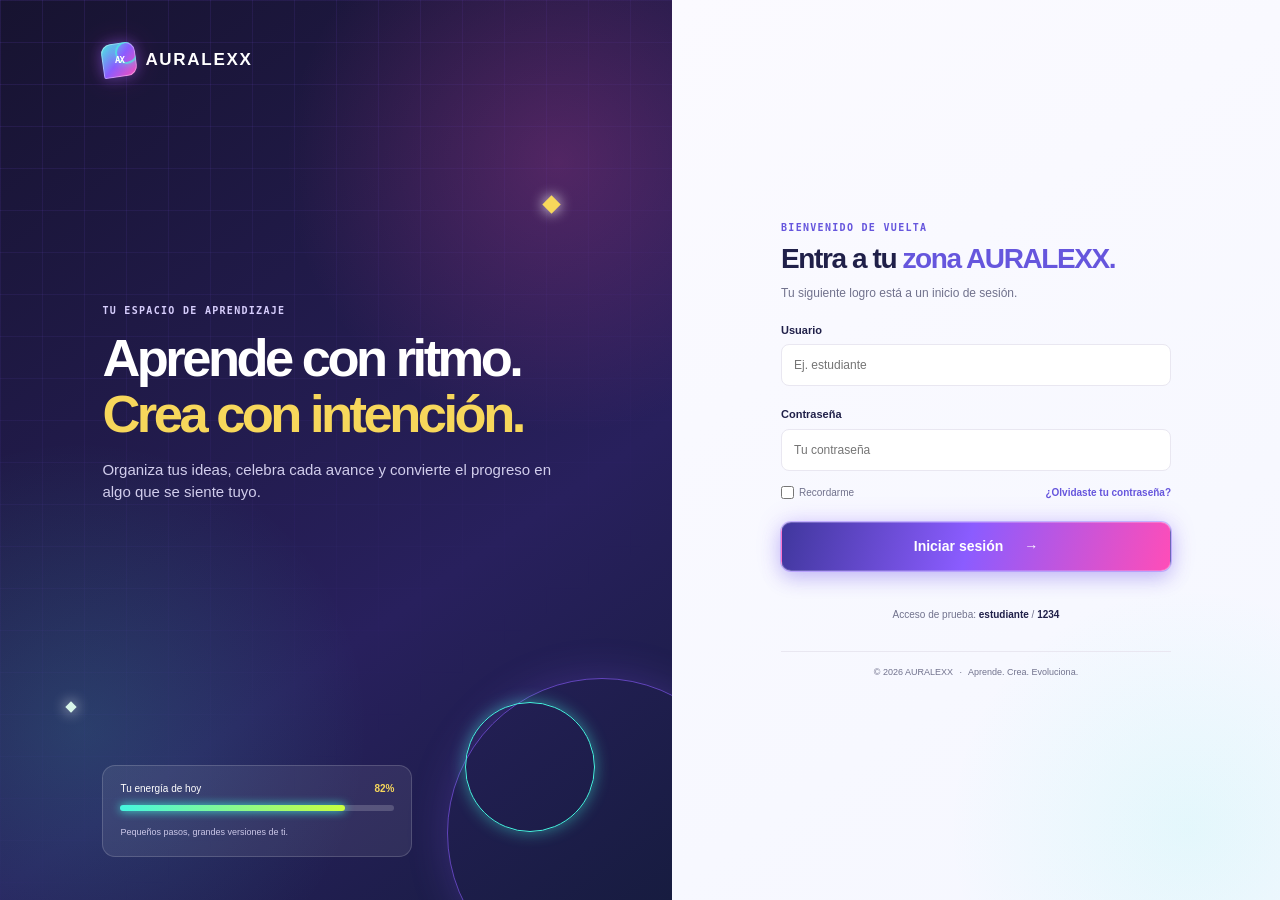
==== commit fb134e60: "docs: actualizar README de AURALEXX" ====
--- a/src/login.html
+++ b/src/login.html
@@ -6,7 +6,7 @@
     <title>Acceso | AURALEXX</title>
     <link rel="stylesheet" href="css/style.css">
 </head>
-<body class="login-body">
+<body class="login-body neon-login">
     <main class="login-shell">
         <section class="login-intro" aria-label="AURALEXX">
             <a class="brand brand-login" href="login.html" aria-label="AURALEXX, inicio">
--- a/src/css/style.css
+++ b/src/css/style.css
@@ -32,3 +32,72 @@
 @media (max-width:900px){.encabezado{padding-inline:4%}.hero{gap:34px}.student-strip{flex-wrap:wrap}.student-data{min-width:50%}.snapshot{grid-template-columns:repeat(2,1fr)}.schedule-layout,.progress-layout,.bottom-grid{grid-template-columns:1fr}.week-card{display:grid;grid-template-columns:1fr 1.4fr 1fr;align-items:center;gap:18px}.week-days{margin:0}.week-note{margin:0;padding:0;border:0}.login-shell{grid-template-columns:.9fr 1.1fr}.login-intro{padding-inline:45px}}
 @media (max-width:650px){.encabezado{gap:10px;padding:11px 5%}.brand{font-size:14px}.brand-mark{width:29px;height:29px}nav{order:3;width:100%;gap:17px}.hero{grid-template-columns:1fr;padding-block:55px 35px}.hero::before{right:14%;top:30px}.hero-pulse{max-width:260px;margin-top:4px}.student-strip{margin-top:0}.student-data{width:100%;min-width:100%;padding-top:12px;border-top:1px solid var(--line);border-left:0}.student-data div{padding-left:0}.status-dot{margin-left:0}.snapshot{grid-template-columns:1fr 1fr}.average-tile{grid-column:span 2}.section-block{margin-top:55px}.section-heading h2{font-size:22px}.subject-grid{grid-template-columns:1fr}.project-card{grid-column:span 1}.project-card a{right:20px}.schedule-list article{grid-template-columns:55px 1fr auto}.week-card{grid-template-columns:1fr;padding:20px}.week-days{margin-top:5px}.week-note{margin-top:5px;padding-top:12px;border-top:1px solid rgba(22,135,109,.2)}.progress-header{align-items:end}.task-board article{padding:16px}.task-priority{grid-template-columns:1fr auto}.task-meta{grid-column:1;text-align:left}.task-row{grid-template-columns:8px 1fr auto!important}.task-date{display:none}.achievement-row{grid-template-columns:1fr}.site-footer{align-items:flex-start;flex-direction:column;gap:7px}.login-shell{display:block}.login-intro{min-height:360px;padding:30px}.intro-copy{margin:auto 0 0}.intro-copy h1{font-size:37px}.intro-meter{margin-top:22px}.login-panel{padding:42px 25px}.login-card{max-width:420px}.login-card h2{font-size:26px}}
 @media (prefers-reduced-motion:reduce){*,*::before,*::after{scroll-behavior:auto!important;transition:none!important}}
+
+/* ============================================================
+   AURALEXX · EVOLUCIÓN NEÓN
+   La energía vive en los acentos, conservando superficies claras.
+   ============================================================ */
+:root {
+  --neon-violet:#8b5cff; --neon-blue:#3bbcff; --neon-pink:#ff4db8;
+  --neon-lime:#c9ff3f; --neon-yellow:#ffe65a; --neon-cyan:#45f5df;
+}
+.dashboard-body { background-image:radial-gradient(circle at 91% 6%,rgba(139,92,255,.10),transparent 19rem),radial-gradient(circle at 6% 43%,rgba(59,188,255,.08),transparent 20rem); }
+.dashboard-body::before { position:fixed;z-index:-1;inset:0;pointer-events:none;content:"";opacity:.32;background-image:linear-gradient(rgba(102,86,221,.045) 1px,transparent 1px),linear-gradient(90deg,rgba(102,86,221,.045) 1px,transparent 1px);background-size:48px 48px;mask-image:linear-gradient(to bottom,black,transparent 70%); }
+
+/* Marca y navegación */
+.brand { transition:filter .28s ease,transform .28s ease; }
+.brand:hover { filter:drop-shadow(0 0 8px rgba(139,92,255,.55));transform:translateY(-1px); }
+.brand-mark { background:linear-gradient(135deg,var(--neon-violet),var(--neon-pink));box-shadow:0 0 0 1px rgba(255,255,255,.38) inset,0 0 14px rgba(139,92,255,.45),0 0 26px rgba(255,77,184,.18);animation:mark-arrive .8s cubic-bezier(.2,.8,.2,1) both; }
+.brand-mark::after { position:absolute;inset:-70% -25%;content:"";background:linear-gradient(110deg,transparent 38%,rgba(255,255,255,.85) 49%,transparent 61%);transform:translateX(-110%) rotate(8deg);animation:brand-scan 4.5s ease-in-out 1.1s infinite; }
+.brand-mark i { border-color:var(--neon-cyan);box-shadow:0 0 10px rgba(69,245,223,.85); }
+nav a.activo { color:var(--violet);text-shadow:0 0 12px rgba(139,92,255,.3); } nav a::after { height:2px;background:linear-gradient(90deg,var(--neon-violet),var(--neon-pink),var(--neon-cyan));box-shadow:0 0 7px var(--neon-pink); }
+.mode-button { border-color:rgba(139,92,255,.36);box-shadow:0 0 0 2px rgba(139,92,255,.07),0 0 12px rgba(139,92,255,.11); }.mode-button:hover { color:var(--neon-pink);box-shadow:0 0 0 2px rgba(255,77,184,.11),0 0 17px rgba(255,77,184,.34); }
+
+/* Botones: halo, barrido luminoso y respuesta de presión */
+.button,.challenge-button,.circle-button { position:relative;isolation:isolate;overflow:hidden; }
+.button::before,.challenge-button::before { position:absolute;z-index:-1;inset:0;content:"";opacity:0;background:linear-gradient(115deg,transparent 28%,rgba(255,255,255,.62) 46%,transparent 61%);transform:translateX(-115%);transition:transform .56s ease,opacity .2s ease; }
+.button-primary { border:1px solid rgba(255,255,255,.22);background:linear-gradient(105deg,var(--violet-deep),var(--neon-violet) 48%,var(--neon-pink));box-shadow:0 0 0 1px rgba(139,92,255,.36),0 8px 19px rgba(102,86,221,.27),0 0 23px rgba(139,92,255,.25); }
+.button-primary:hover { background:linear-gradient(105deg,var(--violet-deep),var(--neon-violet) 40%,var(--neon-pink));box-shadow:0 0 0 1px rgba(255,77,184,.45),0 11px 25px rgba(102,86,221,.34),0 0 31px rgba(255,77,184,.38);transform:translateY(-3px) scale(1.015); }
+.button:hover::before,.challenge-button:hover::before { opacity:1;transform:translateX(115%); }.button:active,.challenge-button:active,.circle-button:active { transform:translateY(1px) scale(.96); }
+
+/* Superficies: brillo reservado a los puntos de interacción */
+.hero::after { background:radial-gradient(circle,rgba(139,92,255,.2),rgba(69,245,223,.08) 43%,transparent 68%); }.hero::before { border-color:var(--neon-yellow);box-shadow:0 0 13px rgba(255,230,90,.65); }.hero-pulse { border-color:rgba(139,92,255,.43);background:linear-gradient(145deg,#f7f4ff,#f3fbff);box-shadow:0 0 0 1px rgba(69,245,223,.12) inset,0 14px 30px rgba(102,86,221,.12); }.pulse-bars i { box-shadow:0 0 8px rgba(139,92,255,.48); }.pulse-bars i:nth-child(7){background:var(--neon-pink);box-shadow:0 0 10px rgba(255,77,184,.65); }
+.student-strip { border-color:rgba(139,92,255,.2); }.status-dot::before { background:var(--neon-cyan);box-shadow:0 0 8px var(--neon-cyan); }.average-tile { background:linear-gradient(135deg,#5043b5,#8b5cff 62%,#b14dff);box-shadow:0 11px 25px rgba(139,92,255,.23); }.average-tile::after { position:absolute;content:""; }.compact-stat,.attendance-tile { transition:transform .24s ease,box-shadow .24s ease,border-color .24s ease; }.compact-stat:hover { transform:translateY(-4px);border-color:rgba(139,92,255,.48);box-shadow:0 10px 25px rgba(139,92,255,.15),0 0 16px rgba(69,245,223,.11); }.attendance-tile:hover { transform:rotate(-1.5deg) translateY(-3px);box-shadow:0 0 23px rgba(255,230,90,.38); }.stat-icon { box-shadow:0 0 12px rgba(139,92,255,.2); }
+
+.subject-card { position:relative;overflow:hidden; }.subject-card::after { position:absolute;right:-35px;bottom:-43px;width:105px;height:105px;content:"";border:1px solid currentColor;border-radius:50%;opacity:0;transition:opacity .3s,transform .35s;transform:scale(.6); }.subject-card:hover::after { opacity:.3;transform:scale(1); }.subject-card:hover { box-shadow:0 14px 28px rgba(102,86,221,.13),0 0 19px rgba(139,92,255,.12); }.subject-code:hover{border-color:var(--neon-violet);color:var(--violet)}.subject-design:hover{border-color:var(--neon-pink);color:#de418f}.subject-git:hover{border-color:var(--neon-cyan);color:#118f80}.subject-progress div { box-shadow:inset 0 0 3px rgba(102,86,221,.12); }.subject-progress i { position:relative;box-shadow:0 0 8px currentColor;animation:progress-grow 1.1s cubic-bezier(.2,.8,.2,1) both; }.subject-progress i::after,.xp-track i::after { position:absolute;top:0;bottom:0;width:20px;content:"";background:linear-gradient(90deg,transparent,rgba(255,255,255,.9),transparent);filter:blur(2px);animation:progress-glint 2.6s ease-in-out infinite; }.subject-code .subject-progress i{background:linear-gradient(90deg,var(--violet),var(--neon-cyan))}.subject-design .subject-progress i{background:linear-gradient(90deg,var(--coral),var(--neon-pink))}.subject-git .subject-progress i{background:linear-gradient(90deg,var(--mint-deep),var(--neon-cyan))}.project-card { background:linear-gradient(130deg,#181532,#31216b 58%,#4c1e64);box-shadow:0 0 0 1px rgba(139,92,255,.32),0 16px 34px rgba(39,20,78,.26); }.project-card:hover { box-shadow:0 0 0 1px rgba(255,77,184,.6),0 0 31px rgba(139,92,255,.3),0 17px 38px rgba(39,20,78,.3); }.project-card::before { position:absolute;inset:0;content:"";pointer-events:none;background:linear-gradient(115deg,transparent 42%,rgba(69,245,223,.1),transparent 58%);animation:project-sweep 5s ease-in-out infinite; }
+
+/* Rendimiento y gamificación */
+.schedule-now { box-shadow:0 0 0 1px rgba(139,92,255,.12) inset,0 0 18px rgba(139,92,255,.08); }.circle-button { background:linear-gradient(135deg,var(--neon-violet),var(--neon-pink));box-shadow:0 0 13px rgba(139,92,255,.4); }.week-card { box-shadow:0 0 0 1px rgba(69,245,223,.13) inset,0 13px 27px rgba(22,135,109,.1); }.week-days .today b { background:linear-gradient(135deg,var(--mint-deep),var(--neon-cyan));box-shadow:0 0 11px rgba(69,245,223,.6); }
+.progress-card { position:relative;overflow:hidden; }.progress-card::before { position:absolute;content:"";width:190px;height:190px;right:-80px;top:-96px;border:1px solid rgba(139,92,255,.25);border-radius:50%;box-shadow:0 0 26px rgba(139,92,255,.14); }.growth-chart i.current{background:linear-gradient(to top,var(--neon-violet),var(--neon-pink));box-shadow:0 0 12px rgba(255,77,184,.52)}.growth-chart i.goal{border-color:var(--neon-cyan);box-shadow:0 0 10px rgba(69,245,223,.38)}.xp-card { position:relative;overflow:hidden;background:linear-gradient(145deg,#17142d,#241545 54%,#1a253f);box-shadow:0 0 0 1px rgba(139,92,255,.46),0 0 26px rgba(139,92,255,.19),0 16px 34px rgba(27,13,55,.3); }.xp-card::before { position:absolute;inset:0;content:"";pointer-events:none;background:radial-gradient(circle at 92% 10%,rgba(255,77,184,.28),transparent 22%),radial-gradient(circle at 3% 95%,rgba(69,245,223,.17),transparent 23%); }.xp-card>* { position:relative;z-index:1; }.xp-amount strong { color:#fff;letter-spacing:-2px;text-shadow:0 0 14px rgba(255,255,255,.17); }.xp-track { height:8px;box-shadow:inset 0 0 5px #000; }.xp-track i { position:relative;width:82.6%;background:linear-gradient(90deg,var(--neon-cyan),var(--neon-violet),var(--neon-pink));box-shadow:0 0 8px var(--neon-cyan),0 0 15px var(--neon-pink);transition:width .65s cubic-bezier(.2,.85,.25,1);animation:progress-grow 1.2s cubic-bezier(.2,.8,.2,1) both; }.challenge { margin-left:-4px;margin-right:-4px;padding:15px 5px 2px;border-radius:9px;transition:background .25s,transform .25s; }.challenge:hover { background:rgba(139,92,255,.15);transform:translateX(3px); }.challenge-button { border-color:rgba(69,245,223,.6);background:rgba(69,245,223,.08);box-shadow:0 0 13px rgba(69,245,223,.17); }.challenge-button:hover { border-color:var(--neon-cyan);color:var(--neon-cyan);box-shadow:0 0 17px rgba(69,245,223,.38); }.challenge-button.activated { animation:activated-pulse .65s ease both; }
+
+.task-board { box-shadow:0 10px 27px rgba(53,39,108,.06); }.task-priority { position:relative;overflow:hidden; }.task-priority::before { position:absolute;top:0;bottom:0;left:0;width:3px;content:"";background:linear-gradient(var(--neon-pink),var(--neon-yellow));box-shadow:0 0 12px var(--neon-pink); }.task-row { transition:background .2s ease,transform .2s ease; }.task-row:hover { background:rgba(139,92,255,.045);transform:translateX(3px); }.task-check:hover,.completed .task-check { box-shadow:0 0 11px rgba(69,245,223,.52); }.task-complete-pop { animation:task-pop .65s cubic-bezier(.2,.8,.25,1); }.xp-feedback { position:fixed;z-index:30;right:22px;bottom:22px;padding:11px 15px;border:1px solid rgba(69,245,223,.65);border-radius:10px;background:#1a1931;color:var(--neon-cyan);box-shadow:0 0 22px rgba(69,245,223,.3);font:700 11px Consolas,monospace;opacity:0;pointer-events:none;transform:translateY(18px);transition:opacity .22s,transform .22s; }.xp-feedback.show { opacity:1;transform:translateY(0); }
+
+.achievements { padding:3px; }.achievement { transition:transform .22s,box-shadow .22s,border-color .22s; }.achievement:hover { transform:translateY(-4px) rotate(-.5deg);border-color:rgba(139,92,255,.5);box-shadow:0 0 17px rgba(139,92,255,.16); }.achievement.unlocked>span { box-shadow:0 0 12px rgba(139,92,255,.35); }.achievement.fire>span { box-shadow:0 0 12px rgba(255,77,184,.4); }.achievement.locked:hover { filter:saturate(1.4); }.notices { border:1px solid rgba(139,92,255,.14); }.notice-dot { box-shadow:0 0 8px var(--neon-pink); }.notice-dot.blue { background:var(--neon-cyan);box-shadow:0 0 8px var(--neon-cyan); }
+
+/* Login: neón contenido dentro de un marco oscuro */
+.neon-login .login-intro { background:radial-gradient(circle at 83% 18%,rgba(255,77,184,.22),transparent 17rem),radial-gradient(circle at 12% 81%,rgba(69,245,223,.15),transparent 18rem),linear-gradient(145deg,#171330,#28205d 65%,#171c40); }.neon-login .login-intro::before { position:absolute;inset:0;content:"";pointer-events:none;background-image:linear-gradient(rgba(139,92,255,.12) 1px,transparent 1px),linear-gradient(90deg,rgba(139,92,255,.12) 1px,transparent 1px);background-size:42px 42px;mask-image:linear-gradient(145deg,black,transparent 74%); }.neon-login .brand-login { position:relative;z-index:1; }.neon-login .intro-copy,.neon-login .intro-meter { z-index:1; }.neon-login .brand-login .brand-mark { background:linear-gradient(135deg,var(--neon-cyan),var(--neon-violet),var(--neon-pink)); }.neon-login .orbit-one { border-color:rgba(139,92,255,.62);box-shadow:0 0 40px rgba(139,92,255,.22); }.neon-login .orbit-two { border-color:var(--neon-cyan);box-shadow:0 0 16px rgba(69,245,223,.47); }.neon-login .spark { box-shadow:0 0 14px currentColor; }.neon-login .login-panel { position:relative;background:linear-gradient(145deg,#fbfaff,#f5f7ff); }.neon-login .login-panel::before { position:absolute;inset:0;content:"";pointer-events:none;background:radial-gradient(circle at 85% 92%,rgba(69,245,223,.10),transparent 15rem); }.neon-login .login-card { position:relative;z-index:1; }.neon-login .field input:focus { border-color:var(--neon-violet);box-shadow:0 0 0 3px rgba(139,92,255,.15),0 0 15px rgba(139,92,255,.16); }.neon-login .meter-track span { background:linear-gradient(90deg,var(--neon-cyan),var(--neon-lime));box-shadow:0 0 10px var(--neon-cyan); }
+
+/* Dark mode: la capa neón gana intensidad sin perder lectura */
+body.modo-oscuro.dashboard-body { background-image:radial-gradient(circle at 92% 5%,rgba(139,92,255,.2),transparent 19rem),radial-gradient(circle at 5% 38%,rgba(69,245,223,.11),transparent 20rem); }body.modo-oscuro .hero-pulse { background:linear-gradient(145deg,#262043,#1c2745);border-color:rgba(139,92,255,.58); }body.modo-oscuro .compact-stat,body.modo-oscuro .attendance-tile { background:var(--card); }body.modo-oscuro .attendance-tile { border:1px solid rgba(255,230,90,.34); }body.modo-oscuro .project-card { background:linear-gradient(130deg,#100e23,#281949 58%,#44134f); }body.modo-oscuro .notices { background:#211d39;box-shadow:0 0 20px rgba(139,92,255,.08); }body.modo-oscuro .task-priority { background:#302339; }body.modo-oscuro .site-footer { border-color:#302d46; }body.modo-oscuro .neon-login .login-panel { background:#171625; }
+
+/* Entradas con propósito */
+.reveal-on-scroll { opacity:0;transform:translateY(18px);transition:opacity .58s ease,transform .58s cubic-bezier(.2,.75,.25,1); }.reveal-on-scroll.is-visible { opacity:1;transform:translateY(0); }.section-block.is-visible .subject-card:nth-child(2),.section-block.is-visible .achievement:nth-child(2) { transition-delay:.08s; }.section-block.is-visible .subject-card:nth-child(3),.section-block.is-visible .achievement:nth-child(3) { transition-delay:.16s; }
+@keyframes mark-arrive { 0% { opacity:0;transform:rotate(-28deg) scale(.55);filter:brightness(2); } 70% { transform:rotate(-5deg) scale(1.08); } 100% { opacity:1;transform:rotate(-8deg) scale(1); } }@keyframes brand-scan { 0%,25% { transform:translateX(-120%) rotate(8deg); } 46%,100% { transform:translateX(135%) rotate(8deg); } }@keyframes progress-grow { from { transform:scaleX(.05);transform-origin:left; } to { transform:scaleX(1);transform-origin:left; } }@keyframes progress-glint { 0%,55% { left:-28px; } 100% { left:110%; } }@keyframes project-sweep { 0%,55% { transform:translateX(-110%); } 100% { transform:translateX(125%); } }@keyframes activated-pulse { 0% { box-shadow:0 0 0 0 rgba(69,245,223,.7); } 100% { box-shadow:0 0 0 13px rgba(69,245,223,0); } }@keyframes task-pop { 0% { background:rgba(69,245,223,.28);transform:scale(1); } 35% { transform:scale(1.012); } 100% { background:transparent;transform:scale(1); } }
+@media (max-width:650px) { .xp-feedback { right:14px;bottom:14px;left:14px;text-align:center; }.subject-card:hover,.compact-stat:hover,.achievement:hover { transform:translateY(-2px); }.dashboard-body::before { background-size:36px 36px; } }
+@media (prefers-reduced-motion:reduce) { .brand-mark,.brand-mark::after,.subject-progress i,.xp-track i,.project-card::before,.challenge-button.activated,.task-complete-pop { animation:none!important; }.reveal-on-scroll { opacity:1;transform:none; }.button:hover,.subject-card:hover,.compact-stat:hover,.achievement:hover { transform:none; } }
+
+/* ============================================================
+   NAVEGACIÓN LATERAL · AURALEXX
+   ============================================================ */
+.sidebar-body { min-height:100vh; padding-left:250px; }
+.sidebar { position:fixed;z-index:20;inset:0 auto 0 0;display:flex;width:250px;flex-direction:column;padding:24px 14px 17px;border-right:1px solid rgba(139,92,255,.22);background:linear-gradient(180deg,#fbfaff 0%,#f2f0ff 100%);box-shadow:10px 0 32px rgba(48,33,110,.06); }
+.sidebar::before { position:absolute;top:0;right:0;left:0;height:3px;content:"";background:linear-gradient(90deg,var(--neon-cyan),var(--neon-violet),var(--neon-pink));box-shadow:0 0 12px var(--neon-violet); }.sidebar-brand{margin:0 11px 30px}.sidebar-caption{margin:0 11px 10px;color:var(--muted);font:700 9px Consolas,monospace;letter-spacing:1.5px}.sidebar-nav{display:grid;gap:3px}.sidebar-link{position:relative;display:flex;align-items:center;gap:12px;width:100%;padding:10px 11px;border:0;border-radius:9px;background:transparent;color:var(--muted);font-size:12px;font-weight:800;text-align:left;transition:transform .2s,background .2s,color .2s,box-shadow .2s}.sidebar-link>span{display:grid;width:19px;place-items:center;color:var(--violet);font-size:17px;line-height:1}.sidebar-link:hover{background:rgba(139,92,255,.09);color:var(--ink);transform:translateX(3px);box-shadow:0 0 14px rgba(139,92,255,.1)}.sidebar-link.active{color:var(--violet-deep);background:linear-gradient(100deg,rgba(139,92,255,.18),rgba(69,245,223,.09));box-shadow:0 0 0 1px rgba(139,92,255,.13),0 0 17px rgba(139,92,255,.14)}.sidebar-link.active::before{position:absolute;top:9px;bottom:9px;left:-14px;width:3px;content:"";border-radius:0 4px 4px 0;background:linear-gradient(var(--neon-cyan),var(--neon-pink));box-shadow:0 0 9px var(--neon-pink)}.sidebar-link.active>span{color:var(--neon-pink);filter:drop-shadow(0 0 5px rgba(255,77,184,.45))}.sidebar-link b{margin-left:auto;padding:2px 5px;border-radius:6px;background:var(--neon-pink);color:#fff;font-size:9px}.sidebar-bottom{margin-top:auto;padding-top:11px;border-top:1px solid var(--line)}.mode-link,.logout-link{margin-top:3px}.logout-link:hover{color:#d94e7a}.menu-toggle,.sidebar-overlay{display:none}
+.workspace{width:min(1210px,92%);margin:auto;padding:46px 0 70px}.view-panel{display:none;animation:view-in .48s cubic-bezier(.2,.8,.2,1) both}.view-panel.active{display:block}.view-topbar{display:flex;align-items:end;justify-content:space-between;gap:20px;margin-bottom:28px}.view-topbar h1{margin-top:6px;font-size:clamp(30px,4vw,43px);line-height:1.1;letter-spacing:-2.4px}.view-topbar h1 span,.home-performance h2 span{color:var(--violet)}.top-status,.view-badge{padding:7px 10px;border:1px solid rgba(139,92,255,.2);border-radius:8px;background:#fff;color:var(--violet);font:700 10px Consolas,monospace;white-space:nowrap}.top-status i{display:inline-block;width:7px;height:7px;margin-right:5px;border-radius:50%;background:var(--neon-cyan);box-shadow:0 0 8px var(--neon-cyan)}.today-badge{color:var(--mint-deep);border-color:rgba(22,135,109,.26)}.neon-badge{color:#c6539e;border-color:rgba(255,77,184,.34);box-shadow:0 0 14px rgba(255,77,184,.13)}.view-content{width:100%;margin:0}
+/* Inicio compacto */
+.home-hero{display:grid;grid-template-columns:1.4fr .6fr;gap:17px;margin-bottom:17px;padding:27px;border-radius:18px;background:linear-gradient(120deg,#f2f0ff,#fbfbff 62%,#eafcff);box-shadow:0 12px 30px rgba(70,52,152,.09)}.home-hero>div>p{max-width:500px;color:var(--muted);font-size:15px}.home-hero .button{margin-top:17px}.home-level{padding:15px 17px;border:1px solid rgba(139,92,255,.2);border-radius:14px;background:#211d43;color:#fff;box-shadow:0 0 20px rgba(139,92,255,.17)}.home-level>span{color:var(--neon-cyan);font:700 9px Consolas,monospace}.home-level strong{display:block;font-size:44px;line-height:1}.home-level p{margin:4px 0;color:#e8e6ff;font-size:11px}.home-level p b{color:var(--neon-pink)}.home-level .xp-track{height:6px}.home-level small{color:#bdb9df;font-size:9px}.home-summary{display:grid;grid-template-columns:1.4fr repeat(3,1fr);gap:13px}.home-summary article{min-height:130px;border:1px solid var(--line);border-radius:15px;background:var(--card)}.next-class{display:grid;grid-template-columns:auto 1fr auto;gap:10px;align-items:center;padding:17px}.next-class .eyebrow{grid-column:1/-1}.next-class time{color:var(--violet);font:800 18px Consolas,monospace}.next-class h3{font-size:13px}.next-class p:not(.eyebrow){color:var(--muted);font-size:10px}.next-class button{display:grid;width:29px;height:29px;place-items:center;border:0;border-radius:50%;background:var(--lilac);color:var(--violet);font-weight:800}.home-stat{padding:17px}.home-stat p{font-size:10px;color:var(--muted)}.home-stat strong{display:block;margin:4px 0;font-size:29px;line-height:1}.home-stat strong span{font-size:10px}.home-stat small,.home-stat>span{font-size:10px}.streak-card{border-bottom:4px solid var(--neon-pink)!important}.streak-card strong{color:#d44d98}.task-mini{border-bottom:4px solid var(--neon-cyan)!important}.home-bottom{display:grid;grid-template-columns:1fr 1fr;gap:14px;margin-top:16px}.home-bottom article{min-height:178px;padding:22px;border-radius:16px}.home-challenge{color:#fff;background:linear-gradient(135deg,#1d193c,#3a1d68);box-shadow:0 0 25px rgba(139,92,255,.19)}.home-challenge .eyebrow{color:var(--neon-yellow)}.home-challenge h2{margin:5px 0;font-size:20px}.home-challenge>p{color:#c5c1df;font-size:11px}.home-challenge .challenge-button{margin-top:16px}.home-performance{border:1px solid var(--line)}.home-performance h2{font-size:20px;letter-spacing:-1px}.mini-performance{display:flex;align-items:end;gap:5px;height:43px;margin:13px 0}.mini-performance i{width:19px;border-radius:5px 5px 0 0;background:var(--lilac)}.mini-performance i:nth-child(1){height:35%}.mini-performance i:nth-child(2){height:48%}.mini-performance i:nth-child(3){height:61%;background:#d7ccff}.mini-performance i:nth-child(4){height:77%;background:#ad9cff}.mini-performance i:nth-child(5){height:100%;background:linear-gradient(var(--neon-violet),var(--neon-pink));box-shadow:0 0 9px rgba(255,77,184,.4)}.home-performance .text-link{border:0;background:transparent;padding:0}
+/* Vistas específicas */
+.schedule-layout{width:100%;margin:0}.schedule-area{min-width:0}.achievement-gallery{display:grid;grid-template-columns:repeat(2,1fr);gap:15px}.achievement-gallery .achievement{min-height:128px;padding:18px}.achievement-gallery .achievement>span{width:44px;height:44px;font-size:14px}.achievement-gallery h3{font-size:15px}.achievement-gallery p{font-size:11px}.achievement-gallery b{display:block;margin-top:7px;color:var(--violet);font:700 9px Consolas,monospace}.challenges-grid{display:grid;grid-template-columns:.9fr 1.1fr;gap:16px}.daily-challenge{position:relative;overflow:hidden;padding:27px;border:1px solid rgba(139,92,255,.4);border-radius:18px;color:#fff;background:linear-gradient(145deg,#17142d,#302161 62%,#412150);box-shadow:0 0 28px rgba(139,92,255,.18)}.daily-challenge::after{position:absolute;right:-55px;bottom:-60px;width:180px;height:180px;content:"";border:25px solid rgba(69,245,223,.25);border-radius:50%}.daily-challenge>*{position:relative;z-index:1}.daily-challenge .eyebrow{color:var(--neon-yellow)}.challenge-orb{display:grid;width:45px;height:45px;place-items:center;margin:17px 0 11px;border-radius:50%;background:linear-gradient(135deg,var(--neon-cyan),var(--neon-violet));box-shadow:0 0 18px rgba(69,245,223,.6);font-size:25px}.daily-challenge h2{font-size:23px;line-height:1.13}.daily-challenge>p:not(.eyebrow){margin:9px 0;color:#c8c5dc;font-size:11px}.daily-challenge>div{display:flex;justify-content:space-between;margin-top:18px;padding:10px 0;border-top:1px solid rgba(255,255,255,.13);font-size:10px}.daily-challenge>div strong{color:var(--neon-cyan)}.weekly-challenges{padding:10px 0}.weekly-challenges>article{display:grid;grid-template-columns:34px 1fr auto;gap:12px;align-items:center;padding:17px 0;border-bottom:1px solid var(--line)}.weekly-challenges>article>span{display:grid;width:30px;height:30px;place-items:center;border-radius:8px;background:var(--lilac);color:var(--violet);font:700 10px Consolas,monospace}.weekly-challenges h3{font-size:13px}.weekly-challenges p{color:var(--muted);font-size:10px}.weekly-challenges b{color:var(--mint-deep);font-size:10px}.notices-full{border:1px solid var(--line);border-radius:17px;background:var(--card);overflow:hidden}.notices-full article{display:flex;gap:14px;padding:22px;border-bottom:1px solid var(--line)}.notices-full article:last-child{border:0}.notices-full small{color:var(--violet);font:700 9px Consolas,monospace}.notices-full h3{margin:3px 0;font-size:15px}.notices-full p{color:var(--muted);font-size:11px}.notice-dot.lime{background:var(--neon-lime);box-shadow:0 0 8px var(--neon-lime)}.profile-layout{display:grid;grid-template-columns:.7fr 1.3fr;gap:16px}.profile-card{padding:28px;border-radius:17px;color:#fff;background:linear-gradient(145deg,#1b173a,#35205d)}.profile-avatar{display:grid;width:70px;height:70px;place-items:center;margin-bottom:23px;border:2px solid var(--neon-cyan);border-radius:22px;background:linear-gradient(135deg,var(--neon-pink),var(--neon-violet));box-shadow:0 0 18px rgba(69,245,223,.4);font-size:23px;font-weight:800}.profile-card .eyebrow{color:var(--neon-yellow)}.profile-card h2{margin:4px 0;font-size:22px}.profile-card>p:not(.eyebrow){color:#c5c1df;font-size:11px}.profile-card .status-dot{display:inline-block;margin-top:20px;color:var(--neon-cyan)}.profile-info{display:grid;grid-template-columns:1fr 1fr;gap:13px}.profile-info>article,.student-details{padding:18px;border:1px solid var(--line);border-radius:14px;background:var(--card)}.profile-info small,.profile-info span{display:block;color:var(--muted);font-size:10px}.profile-info strong{display:block;margin:5px 0;font-size:28px}.profile-info em{font-size:11px;font-style:normal}.student-details{grid-column:1/-1}.student-details p{display:inline-block;width:32%;color:var(--muted);font-size:11px}.student-details b{display:block;color:var(--ink);font-size:10px}
+body.modo-oscuro .sidebar{background:linear-gradient(180deg,#171525,#211b38);border-color:rgba(139,92,255,.35);box-shadow:8px 0 28px rgba(0,0,0,.25)}body.modo-oscuro .sidebar-link.active{color:#eeeaff;background:linear-gradient(100deg,rgba(139,92,255,.25),rgba(69,245,223,.09))}body.modo-oscuro .sidebar-link:hover{color:#fff}body.modo-oscuro .home-hero{background:linear-gradient(120deg,#25213e,#1b253d)}body.modo-oscuro .home-summary article,body.modo-oscuro .home-performance,body.modo-oscuro .notices-full,body.modo-oscuro .profile-info>article,body.modo-oscuro .student-details{background:var(--card)}body.modo-oscuro .top-status,body.modo-oscuro .view-badge{background:#211f31}.modo-oscuro .home-level{background:#111021}
+@keyframes view-in{from{opacity:0;transform:translateY(13px)}to{opacity:1;transform:translateY(0)}}
+@media(max-width:900px){.sidebar-body{padding-left:220px}.sidebar{width:220px}.workspace{width:90%}.home-summary{grid-template-columns:repeat(2,1fr)}.next-class{grid-column:span 2}.home-hero,.challenges-grid{grid-template-columns:1fr}.profile-layout{grid-template-columns:1fr}.profile-card{display:grid;grid-template-columns:auto 1fr;column-gap:18px}.profile-avatar{grid-row:span 3}.profile-card .status-dot{grid-column:1/-1}}
+@media(max-width:650px){.sidebar-body{padding-left:0}.sidebar{left:-260px;width:250px;transition:left .28s ease;box-shadow:12px 0 35px rgba(0,0,0,.23)}.sidebar.is-open{left:0}.sidebar-overlay{position:fixed;z-index:19;inset:0;display:block;background:rgba(12,10,28,.45);opacity:0;pointer-events:none;transition:opacity .25s}.sidebar-overlay.is-visible{opacity:1;pointer-events:auto}.menu-toggle{position:fixed;z-index:18;top:14px;left:14px;display:grid;width:38px;height:38px;place-items:center;border:1px solid rgba(139,92,255,.4);border-radius:10px;background:var(--card);color:var(--violet);box-shadow:0 0 15px rgba(139,92,255,.17);font-size:19px}.workspace{width:88%;padding-top:76px}.view-topbar{align-items:flex-start;flex-direction:column;margin-bottom:20px}.view-topbar h1{font-size:31px}.home-hero{padding:20px}.home-summary{grid-template-columns:1fr}.next-class{grid-column:span 1}.home-bottom,.achievement-gallery{grid-template-columns:1fr}.profile-info{grid-template-columns:1fr}.student-details p{display:block;width:100%;margin:8px 0}.schedule-list article{grid-template-columns:53px 1fr auto}.task-board article{padding:15px}.weekly-challenges>article{grid-template-columns:30px 1fr}.weekly-challenges b{grid-column:2}.profile-card{display:block}.profile-avatar{margin-bottom:18px}}
